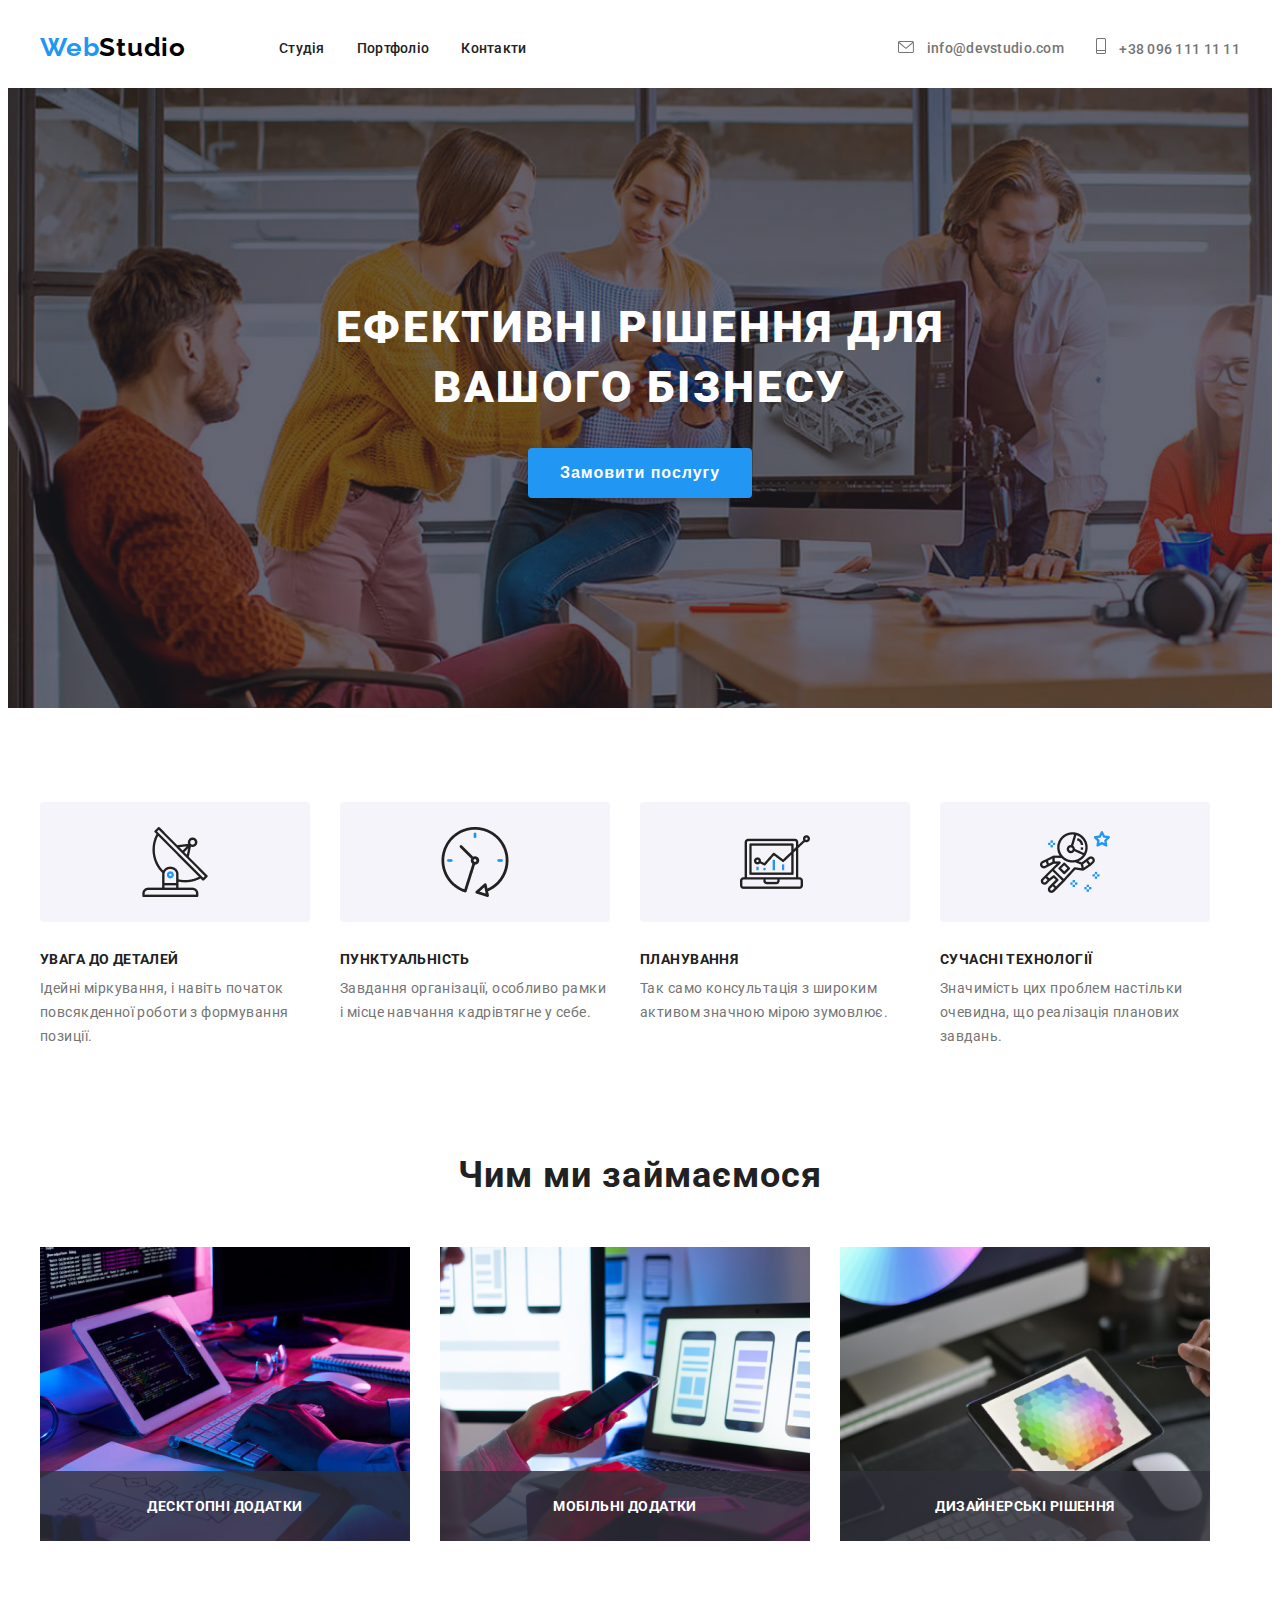
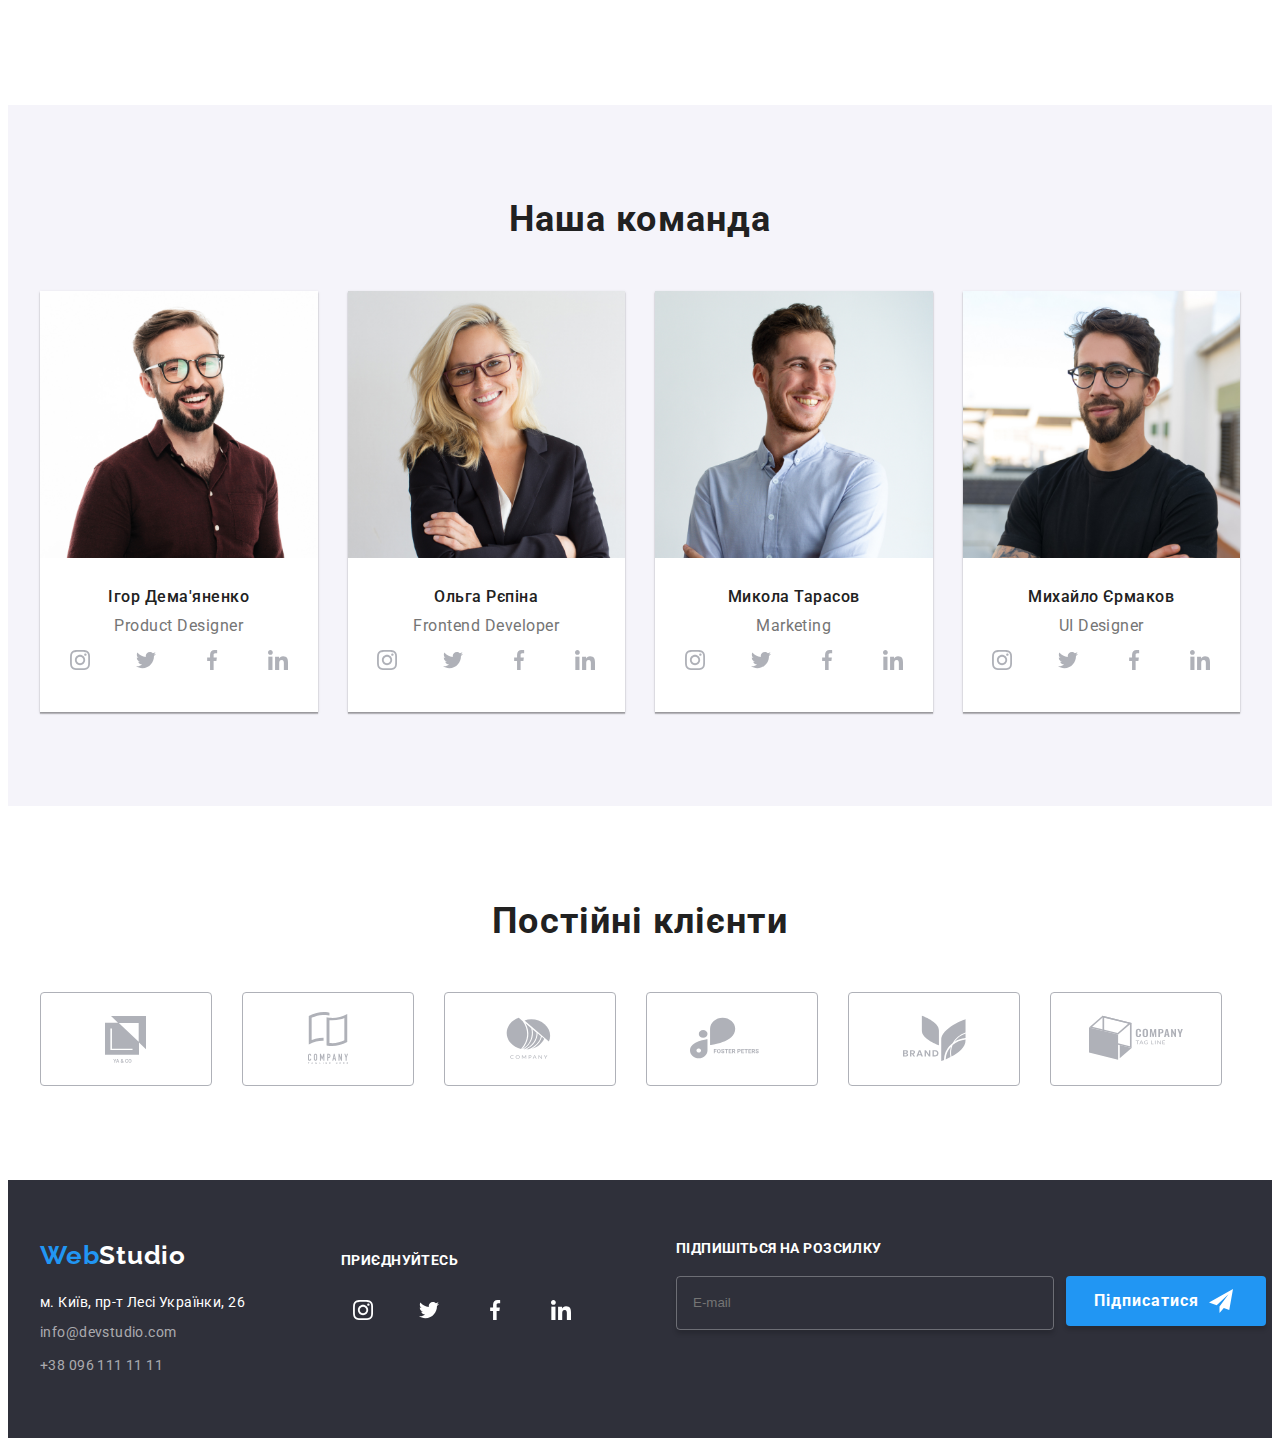
==== index.html @ 53d4c14e "s" ====
<!DOCTYPE html>
<html lang="uk-ua">
  <head>
    <meta charset=" UTF-8" />
    <meta http-equiv="X-UA-Compatible" content="IE=edge" />
    <meta name="viewport" content="width=`, initial-scale=1.0" />
    <title>Document</title>
    <link href="./css/common.css" rel="stylesheet" />
    <link href="./css/reset.css" rel="stylesheet" />
    <link href="./css/style.css" rel="stylesheet" />
    <link href="https://fonts.googleapis.com" rel="preconnect" />
    <link href="https://fonts.gstatic.com" rel="preconnect" crossorigin />
    <link
      href="https://fonts.googleapis.com/css2?family=Raleway:wght@700&family=Roboto:wght@400;500;700;900&display=swap"
      rel="stylesheet"
    />
    <link
      href="https://cdnjs.cloudflare.com/ajax/libs/modern-normalize/2.0.0/modern-normalize.min.css"
      rel="stylesheet"
      integrity="sha512-4xo8blKMVCiXpTaLzQSLSw3KFOVPWhm/TRtuPVc4WG6kUgjH6J03IBuG7JZPkcWMxJ5huwaBpOpnwYElP/m6wg=="
      crossorigin="anonymous"
      referrerpolicy="no-referrer"
    />
  </head>

  <body class="main">
    <header class="header">
      <div class="container header-container">
        <nav class="header-nav">
          <a class="header-logo" href="index.html"
            >Web<span class="header-span">Studio</span></a
          >
          <ul class="header-list">
            <li><a class="header-link" href="#">Студія</a></li>
            <li><a class="header-link" href="./index2.html">Портфоліо</a></li>
            <li><a class="header-link" href="#">Контакти</a></li>
          </ul>
          <ul class="header-list2">
            <li>
              <a class="header-mail" href="malitoinfo@devstudio.com">
                <svg class="header-icon-2">
                  <use href="./img/symbol-defs.svg#icon-mail"></use>
                </svg>
                <span class="header-contact">info@devstudio.com</span>
              </a>
            </li>
            <li>
              <a class="header-mail" href="#">
                <svg class="header-icon">
                  <use href="./img/symbol-defs.svg#icon-smarpthone"></use>
                </svg>
                <span class="header-contact">+38 096 111 11 11</span>
              </a>
            </li>
          </ul>
        </nav>
      </div>
    </header>
    <main class="section">
      <section class="solution">
        <div class="container">
          <h1 class="solution-title">Ефективні рішення для вашого бізнесу</h1>

          <button data-modal-open  class="solution-button" type="button">
            Замовити послугу
          </button>
        </div>
      </section>
      <section class="Advantages">
        <div class="container">
          <ul class="Advantages-list">
            <li class="Advantages-item">
              <h2 class="Advantages-details">УВАГА ДО ДЕТАЛЕЙ</h2>
              <p class="Advantages-consideration">
                Ідейні міркування, і навіть початок повсякденної роботи з
                формування позиції.
              </p>
            </li>
            <li class="Advantages-item">
              <h2 class="Advantages-details">ПУНКТУАЛЬНІСТЬ</h2>
              <p class="Advantages-consideration">
                Завдання організації, особливо рамки і місце навчання
                кадрівтягне у себе.
              </p>
            </li>

            <li class="Advantages-item">
              <h2 class="Advantages-details">ПЛАНУВАННЯ</h2>
              <p class="Advantages-consideration">
                Так само консультація з широким активом значною мірою зумовлює.
              </p>
            </li>
            <li class="Advantages-item">
              <h2 class="Advantages-details">СУЧАСНІ ТЕХНОЛОГІЇ</h2>
              <p class="Advantages-consideration">
                Значимість цих проблем настільки очевидна, що реалізація
                планових завдань.
              </p>
            </li>
            <li></li>
          </ul>
        </div>
      </section>
      <section class="img">
        <div class="container">
          <h3 class="img-title">Чим ми займаємося</h3>
          <ul class="img-list">
            <li>
              <img class="img-code" src="./img/img.jpg" alt="пишуть код" />
              <div class="img-box">
                <p class="img-text">Десктопні додатки</p>
              </div>
            </li>
            <li>
              <img
                class="img-code"
                src="./img/img(1).jpg"
                alt="дзвонять по телефону"
              />
              <div class="img-box">
                <p class="img-text">Мобільні додатки</p>
              </div>
            </li>
            <li>
              <img
                class="img-code"
                src="./img/box3.jpg"
                alt="малють на планшеті"
              />
              <div class="img-box">
                <p class="img-text">Дизайнерські рішення</p>
              </div>
            </li>
          </ul>
        </div>
      </section>
      <section class="team">
        <div class="container team-container">
          <h2 class="team-title">Наша команда</h2>
          <ul class="team-list">
            <li class="team-item">
              <img class="img-Igor" src="./img/img(2).jpg" alt="фото людини" />
              <h3 class="team-Igor">Ігор Демa'яненко</h3>
              <p class="team-text-box">Product Designer</p>
              <ul class="icon-box">
                <li>
                  <a class="icon-link">
                    <svg class="team-icon">
                      <use href="./img/symbol-defs.svg#icon-instagram"></use>
                    </svg>
                  </a>
                </li>
                <li>
                  <a class="icon-link">
                    <svg class="team-icon">
                      <use href="./img/symbol-defs.svg#icon-twitter"></use>
                    </svg>
                  </a>
                </li>
                <li>
                  <a class="icon-link">
                    <svg class="team-icon">
                      <use href="./img/symbol-defs.svg#icon-facebook"></use>
                    </svg>
                  </a>
                </li>
                <li>
                  <a class="icon-link">
                    <svg class="team-icon">
                      <use href="./img/symbol-defs.svg#icon-linkedin"></use>
                    </svg>
                  </a>
                </li>
              </ul>
            </li>
            <li class="team-item">
              <img class="img-Olga" src="./img/img(3).jpg" alt="фото людини" />
              <h3 class="team-Igor">Ольга Рєпіна</h3>
              <p class="team-text-box">Frontend Developer</p>
              <ul class="icon-box">
                <li>
                  <a class="icon-link">
                    <svg class="team-icon">
                      <use href="./img/symbol-defs.svg#icon-instagram"></use>
                    </svg>
                  </a>
                </li>
                <li>
                  <a class="icon-link">
                    <svg class="team-icon">
                      <use href="./img/symbol-defs.svg#icon-twitter"></use>
                    </svg>
                  </a>
                </li>
                <li>
                  <a class="icon-link">
                    <svg class="team-icon">
                      <use href="./img/symbol-defs.svg#icon-facebook"></use>
                    </svg>
                  </a>
                </li>
                <li>
                  <a class="icon-link">
                    <svg class="team-icon">
                      <use href="./img/symbol-defs.svg#icon-linkedin"></use>
                    </svg>
                  </a>
                </li>
              </ul>
            </li>
            <li class="team-item">
              <img
                class="img-Mukola"
                src="./img/img(4).jpg"
                alt="фото людини"
              />
              <h3 class="team-Igor">Микола Тарасов</h3>
              <p class="team-text-box">Marketing</p>
              <ul class="icon-box">
                <li>
                  <a class="icon-link">
                    <svg class="team-icon">
                      <use href="./img/symbol-defs.svg#icon-instagram"></use>
                    </svg>
                  </a>
                </li>
                <li>
                  <a class="icon-link">
                    <svg class="team-icon">
                      <use href="./img/symbol-defs.svg#icon-twitter"></use>
                    </svg>
                  </a>
                </li>
                <li>
                  <a class="icon-link">
                    <svg class="team-icon">
                      <use href="./img/symbol-defs.svg#icon-facebook"></use>
                    </svg>
                  </a>
                </li>
                <li>
                  <a class="icon-link">
                    <svg class="team-icon">
                      <use href="./img/symbol-defs.svg#icon-linkedin"></use>
                    </svg>
                  </a>
                </li>
              </ul>
            </li>
            <li class="team-item">
              <img
                class="img-Muxaulo"
                src="./img/img(5).jpg"
                alt="фото людини"
              />
              <h3 class="team-Igor">Михайло Єрмаков</h3>
              <p class="team-text-box">UI Designer</p>
              <ul class="icon-box">
                <li>
                  <a class="icon-link">
                    <svg class="team-icon">
                      <use href="./img/symbol-defs.svg#icon-instagram"></use>
                    </svg>
                  </a>
                </li>
                <li>
                  <a class="icon-link">
                    <svg class="team-icon">
                      <use href="./img/symbol-defs.svg#icon-twitter"></use>
                    </svg>
                  </a>
                </li>
                <li>
                  <a class="icon-link">
                    <svg class="team-icon">
                      <use href="./img/symbol-defs.svg#icon-facebook"></use>
                    </svg>
                  </a>
                </li>
                <li>
                  <a class="icon-link">
                    <svg class="team-icon">
                      <use href="./img/symbol-defs.svg#icon-linkedin"></use>
                    </svg>
                  </a>
                </li>
              </ul>
            </li>
          </ul>
        </div>
      </section>
      <section class="icon">
        <div class="container">
          <p class="icon-text">Постійні клієнти</p>
          <ul class="icon-list">
            <li class="icon-list-item">
              <a href="#" class="icon-item">
                <svg class="icon-company">
                  <use href="./img/symbol-defs.svg#icon-logo"></use>
                </svg>
              </a>
            </li>
            <li class="icon-list-item">
              <a href="#" class="icon-item">
                <svg class="icon-company">
                  <use href="./img/symbol-defs.svg#icon-logo-2"></use>
                </svg>
              </a>
            </li>
            <li class="icon-list-item">
              <a href="#" class="icon-item">
                <svg class="icon-company">
                  <use href="./img/symbol-defs.svg#icon-logo-3"></use>
                </svg>
              </a>
            </li>
            <li class="icon-list-item">
              <a href="#" class="icon-item">
                <svg class="icon-company">
                  <use href="./img/symbol-defs.svg#icon-logo-4"></use>
                </svg>
              </a>
            </li>
            <li class="icon-list-item">
              <a href="#" class="icon-item">
                <svg class="icon-company">
                  <use href="./img/symbol-defs.svg#icon-logo-5"></use>
                </svg>
              </a>
            </li>
            <li class="icon-list-item">
              <a href="#" class="icon-item">
                <svg class="icon-company">
                  <use href="./img/symbol-defs.svg#icon-logo-6"></use>
                </svg>
              </a>
            </li>
          </ul>
        </div>
      </section>
    </main>
    <footer class="footer">
      <div class="container footer-container">
        <div class="div-container-footer">
          <h2 class="footer-title">
            Web<span class="footer-span">Studio</span>
          </h2>
          <p class="footer-adres">м. Київ, пр-т Лесі Українки, 26</p>
          <a class="footer-mail" href="malitoinfo@devstudio.com"
            >info@devstudio.com</a
          >
          <p><a class="footer-tel" href="#"> +38 096 111 11 11 </a></p>
        </div>
        <div class="footer-box">
          <h3 class="footer-title-icon">приєднуйтесь</h3>
          <ul class="footer-list">
            <li class="footer-item">
              <svg class="footer-icon">
                <use href="./img/symbol-defs.svg#icon-instagram"></use>
              </svg>
            </li>
            <li class="footer-item">
              <svg class="footer-icon">
                <use href="./img/symbol-defs.svg#icon-twitter"></use>
              </svg>
            </li>
            <li class="footer-item">
              <svg class="footer-icon">
                <use href="./img/symbol-defs.svg#icon-facebook"></use>
              </svg>
            </li>
            <li class="footer-item">
              <svg class="footer-icon">
                <use href="./img/symbol-defs.svg#icon-linkedin"></use>
              </svg>
            </li>
          </ul>
        </div>
        
        <div class="footer-mailing">
          <h2 class="mailing-title">Підпишіться на розсилку</h2>
          <div class="mailing-box">
          <input class="mailing-input" type="text" placeholder="E-mail">
          <button type="button" class="mailing-button">
            Підписатися
            <svg class="mailing-icon" viewBox="0 0 24 24" fill="none">
              <path d="M24 0L0 13.5L7.66994 16.3407L19.5 5.25002L10.5017 17.3896L10.509 17.3923L10.5 17.3896V24.0001L14.8013 18.982L20.2501 21.0001L24 0Z" />
            </svg>
          </button>
          </div>
        </div>
      </div>
    </footer>
    <div data-modal class="backdrop is-hidden">
      <div class="modal">
        <button data-modal-close class="modal-button-svg">
          <svg class="modal-close" viewBox="0 0 18 18" fill="none">
            <path
              d="M15 5.10786L13.8921 4L9.5 8.39214L5.10786 4L4 5.10786L8.39214 9.5L4 13.8921L5.10786 15L9.5 10.6079L13.8921 15L15 13.8921L10.6079 9.5L15 5.10786Z"
            />
          </svg>
        </button>
        <h2 class="modal-title">Залиште свої дані, ми вам передзвонимо</h2>
        <ul class="modal-list">
          <li class="modal-item">
            <label class="modal-label" for="input-name">Ім'я</label>
            <input id="input-name" type="text" class="modal-input" />
            <svg class="modal-icon-name">
              <use href="./img/symbol-defs.svg#icon-name"></use>
            </svg>
          </li>
          <li class="modal-item">
            <label class="modal-label" for="input-phone">Телефон</label>
            <input id="input-phone" type="text" class="modal-input" />
            <svg class="modal-icon-phone">
              <use href="./img/symbol-defs.svg#icon-phone"></use>
            </svg>
          </li>
          <li class="modal-item">
            <label class="modal-label" for="input-mail">Пошта</label>
            <input id="input-mail" type="text" class="modal-input" />
            <svg class="modal-icon-email">
              <use href="./img/symbol-defs.svg#icon-email"></use>
            </svg>
          </li>
          <li class="modal-item">
            <label class="modal-label" for="input-comment">Коментар</label>
            <input id="input-comment" type="text" class="modal-comment" />
          </li>
        </ul>
        <div class="modal-box">
          <input type="checkbox" class="modal-checkbox" />
          <h3 class="modal-сonditions">
            Погоджуюся з розсилкою та приймаю
            <a href="#" class="сonditions-link">Умови договору</a>
          </h3>
        </div>
        <button class="modal-button">Відправити</button>
      </div>
    </div>
    <script src="./js/modal.js"></script>
  </body>
</html>
---- css/common.css ----
.container {
    width: 1200px;
    margin: 0 auto;
   
    
padding-left: 15px;
padding-right: 15px;
}



.solution {
    padding-top: 210px;
    padding-bottom: 210px;
}

.Advantages {
    padding-top: 94px;
    
}

.img {
padding-top: 106px;
padding-bottom: 94px;
}
.team {
    padding-top: 94px;
padding-bottom: 94px;
}
.footer {
    padding-top: 60px;
padding-bottom: 60px;
}
.header-portfolio {
        padding-top: 32px;
padding-bottom: 32px;
    }   
.footer-portfolio {
    padding-top: 60px;
padding-bottom: 60px;
}
---- css/style.css ----
.main {
    font-family: 'Roboto';
}

.header-logo {
    font-family: 'Raleway';
    font-weight: 700;
    font-size: 26px;
    line-height: 1.19;
    letter-spacing: 0.03em;
    color: #2196F3;
    padding-bottom: 25px;
    padding-top: 24px;
    text-decoration: none;
    margin-right: 93px;
}

.header-mail:hover .header-contact {
    color: #2196F3;
}

.header-mail:hover .header-icon {
    fill: #2196F3;
}

.header-mail:hover .header-icon-2 {
    fill: #2196F3;
}

.header-span {
    font-family: 'Raleway';
    font-weight: 700;
    font-size: 26px;
    line-height: 1.19;
    letter-spacing: 0.03em;
    color: #000000;
}

.header-link {
    font-weight: 500;
    font-size: 14px;
    line-height: 1.14;
    letter-spacing: 0.02em;
    color: #212121;
}

.header-icon-2 {
    fill: #757575;
    margin-right: 10px;
    width: 16px;
    height: 12px;
}

.header-icon {
    fill: #757575;
    margin-right: 10px;
    width: 10px;
    height: 16px;
}

.header-link {
    text-decoration: none;
}

.header-list {
    list-style: none;
    display: flex;
    gap: 32px;
    align-items: center;
}

.header-mail {
    color: #757575;
    font-family: Roboto;
    font-size: 14px;
    font-style: normal;
    font-weight: 500;
    line-height: normal;
    letter-spacing: 0.28px;
}

.header-mail:hover {
    color: #2196F3;
}

.header-tel {
    font-weight: 500;
    font-size: 14px;
    line-height: 1.14;
    letter-spacing: 0.02em;
    color: #757575;
    text-decoration: none;
    font-family: 'Roboto';
}



.solution {
    background-image: linear-gradient(rgba(47, 48, 58, 0.40), rgba(47, 48, 58, 0.40)), url(../img/hero-backround.jpg);
    background-repeat: no-repeat;
    background-size: cover;
}

.solution-title {
    font-weight: 900;
    font-size: 44px;
    line-height: 1.36;
    text-align: center;
    letter-spacing: 0.06em;
    text-transform: uppercase;
    color: #FFFFFF;
    margin-left: auto;
    margin-right: auto;
    width: 696px;
}

.solution-button {
    border-radius: 4px;
    background: #2196F3;
    box-shadow: 0px 4px 4px 0px rgba(0, 0, 0, 0.15);
    font-weight: 700;
    font-size: 16px;
    line-height: 1.87;
    display: flex;
    align-items: center;
    text-align: center;
    letter-spacing: 0.06em;
    color: #FFFFFF;
    padding-top: 10px;
    padding-bottom: 10px;
    padding-left: 32px;
    padding-right: 32px;
    margin-left: auto;
    margin-right: auto;
    display: block;
    margin-top: 30px;
}

.Advantages-details {
    font-weight: 700;
    font-size: 14px;
    line-height: 1.14;
    letter-spacing: 0.03em;
    text-transform: uppercase;
    color: #212121;
    margin-bottom: 10px;

}

.Advantages-consideration {
    font-weight: 400;
    font-size: 14px;
    line-height: 1.71;
    letter-spacing: 0.03em;
    color: #757575;
}

.img-text {
    color: #FFF;
    text-align: center;
    font-family: Roboto;
    font-size: 14px;
    font-weight: 700;
    letter-spacing: 0.42px;
    text-transform: uppercase;
    padding-top: 27px;
    padding-bottom: 27px;
}

.img-box {
    width: 370px;
    height: 70px;
    flex-shrink: 0;
    background: #2F303ACC;
    position: relative;
    bottom: 70px;
}

.team-title {
    font-weight: 700;
    font-size: 36px;
    line-height: 1.16;
    text-align: center;
    letter-spacing: 0.03em;
    color: #212121;
    margin-bottom: 50px;
}

.team-item {
    background: #FFF;
}

.team-Igor {
    font-weight: 500;
    font-size: 16px;
    line-height: 1.18;
    text-align: center;
    letter-spacing: 0.03em;
    color: #212121;
    margin-top: 30px;
}

.team-text-box {
    font-weight: 400;
    font-size: 16px;
    line-height: 1.18;
    text-align: center;
    letter-spacing: 0.03em;
    color: #757575;
    padding-bottom: 30px;
    margin-top: 10px;
}

.team-Olga {
    font-weight: 500;
    font-size: 16px;
    line-height: 1.18;
    text-align: center;
    letter-spacing: 0.03em;
    color: #212121;
}

.team-Mykola {
    font-weight: 500;
    font-size: 16px;
    line-height: 1.18;
    text-align: center;
    letter-spacing: 0.03em;
    color: #212121;
}

.team-Mikhailo {
    font-weight: 500;
    font-size: 16px;
    line-height: 1.18;
    text-align: center;
    letter-spacing: 0.03em;
    color: #212121;
}

.team-icon {
    width: 20px;
    height: 20px;
    fill: #AFB1B8;
}

.icon-link:hover .team-icon {
    fill: #FFFFFF;
}

.icon-box {
    display: flex;
    justify-content: center;
    align-items: center;
    gap: 22px;
}

.team-icon:hover {
    fill: #FFFFFF;
}

.icon-link:hover {
    border-radius: 50%;
    background-color: #2196F3;
}

.icon-link {
    width: 44px;
    height: 44px;
    display: flex;
    align-items: center;
    justify-content: center;
}

.icon-box {
    margin-top: -28px;
    padding-bottom: 30px;
}


.icon-company {
    width: 106px;
    height: 60px;
    fill: #AFB1B8;
}

.icon-text {
    color: #212121;
    text-align: center;
    font-family: Roboto;
    font-size: 36px;
    font-style: normal;
    font-weight: 700;
    line-height: normal;
    letter-spacing: 1.08px;
    margin-left: auto;
    margin-right: auto;
    padding-top: 94px;
    padding-bottom: 50px;
}

.icon-company:hover {
    fill: #2196F3;
}

.icon-item:hover {
    border: 1px solid #2196F3;
}

.icon-item:hover .icon-company {
    fill: #2196F3;
}

.icon-item {
    width: 170px;
    height: 92px;
    border-radius: 4px;
    border: 1px solid #AFB1B8;
    display: flex;
    justify-content: center;
    align-items: center;
}

.icon-list {
    display: flex;
    gap: 30px;
    padding-bottom: 94px;
}

.footer {
    background: #2F303A;
}

.footer-title {
    font-family: 'Raleway';
    font-weight: 700;
    font-size: 26px;
    line-height: 1.19;
    letter-spacing: 0.03em;
    color: #2196F3;
}

.footer-span {
    font-family: 'Raleway';
    font-weight: 700;
    font-size: 26px;
    line-height: 1.19;
    letter-spacing: 0.03em;
    color: #FFFFFF;
}

.footer-adres {
    font-weight: 400;
    font-size: 14px;
    line-height: 1.71;
    letter-spacing: 0.03em;
    color: #FFFFFF;
    text-decoration: none;
    margin-top: 20px;
    width: 231px;
    height: 21px;
    flex-shrink: 0;
}

.footer-mail {
    font-weight: 400;
    font-size: 14px;
    line-height: 1.71;
    letter-spacing: 0.03em;
    color: rgba(255, 255, 255, 0.6);
    text-decoration: none;
    margin-top: 9px;
    margin-bottom: 9px;
}

.footer-box {
    padding-left: 70px;
}

.footer-container {
    display: flex;
}

.footer-mail:hover {
    color: #2196F3;
}

.footer-title-icon {
    color: #FFF;
    font-family: Roboto;
    font-size: 14px;
    font-weight: 700;
    letter-spacing: 0.42px;
    text-transform: uppercase;
    margin-bottom: 20px;
    margin-top: 12px;
}

.footer-icon {
    width: 20px;
    height: 20px;
    flex-shrink: 0;
    fill: #FFFFFF;
    margin-left: 12px;
    margin-right: 12px;
    margin-top: 12px;
    margin-bottom: 12px;
}

.footer-list {
    display: flex;
    gap: 22px;
}

.footer-item {
    border-radius: 100%;
    width: 44px;
    height: 44px;
    flex-shrink: 0;
}

.footer-item:hover {
    background-color: #2196F3;
}

.footer-tel {
    font-weight: 400;
    font-size: 14px;
    line-height: 1.71;
    letter-spacing: 0.03em;
    color: rgba(255, 255, 255, 0.6);
    text-decoration: none;
}

.img-title {
    font-weight: 700;
    font-size: 36px;
    line-height: 1.16;
    text-align: center;
    letter-spacing: 0.03em;
    color: #212121;
    margin-bottom: 50px;
}

.Advantages-list {
    list-style: none;
    display: flex;
    gap: 30px;
}

.Advantages-item::before {
    content: '';
    background-image: url(../img/antenna.png);
    background-repeat: no-repeat;
    background-position: center;
    width: 270px;
    height: 120px;
    display: block;
    background-color: #F5F4FA;
    border-radius: 4px;
}

.Advantages-item:nth-child(2)::before {
    content: '';
    background-image: url(../img/clock.png);
    background-repeat: no-repeat;
    background-position: center;
    width: 270px;
    height: 120px;
    display: block;
    background-color: #F5F4FA;
    border-radius: 4px;
}

.Advantages-item:nth-child(3)::before {
    content: '';
    background-image: url(../img/diagram.png);
    background-repeat: no-repeat;
    background-position: center;
    width: 270px;
    height: 120px;
    display: block;
    background-color: #F5F4FA;
    border-radius: 4px;
}

.Advantages-item:nth-child(4)::before {
    content: '';
    background-image: url(../img/astronaut.png);
    background-repeat: no-repeat;
    background-position: center;
    width: 270px;
    height: 120px;
    display: block;
    background-color: #F5F4FA;
    border-radius: 4px;
}

.Advantages-details {
    padding-top: 30px;
}

.team {
    background: #F5F4FA;

}

.team-list {
    list-style: none;
    display: flex;
    gap: 30px;
}

.team-item {
    box-shadow: 0px 2px 1px 0px rgba(0, 0, 0, 0.20), 0px 1px 1px 0px rgba(0, 0, 0, 0.14), 0px 1px 3px 0px rgba(0, 0, 0, 0.12);
}

.footer-list {
    list-style: none;
}

.Appendices-list {
    list-style: none;
    display: flex;
    gap: 30px;
    justify-content: center;
}

.Appendices {
    padding-top: 94px;
    padding-bottom: 50px;
}

.Appendices-button {
    font-weight: 500;
    font-size: 16px;
    line-height: 1.62;
    text-align: center;
    letter-spacing: 0.03em;
    color: #212121;
    background: #F5F4FA;
    border-radius: 4px;
    padding-top: 6px;
    padding-bottom: 6px;
    padding-left: 25px;
    padding-right: 25px;
}

.Appendices-button:hover {
    background: #2196F3;
    color: #FFFFFF;
    box-shadow: 0px 2px 2px 0px rgba(0, 0, 0, 0.12), 0px 1px 2px 0px rgba(0, 0, 0, 0.08), 0px 3px 1px 0px rgba(0, 0, 0, 0.10);
}

.Technocrak-item:hover {
    box-shadow: 1px 4px 6px 0px rgba(0, 0, 0, 0.16), 0px 4px 4px 0px rgba(0, 0, 0, 0.06), 0px 1px 1px 0px rgba(0, 0, 0, 0.12);

}

.Technocrak-item {
    border: 1px solid #EEE;
    width: 370px;
    flex-shrink: 0;
}

.Technocrack-title {
    font-weight: 700;
    font-size: 18px;
    line-height: 36px;
    letter-spacing: 0.06em;
    color: #212121;
}

.Technocrak {
    padding-bottom: 94px;
}

.Technocrack-text-box {
    font-weight: 400;
    font-size: 16px;
    line-height: 1, 87;
    letter-spacing: 0.03em;
    color: #757575;
    padding-top: 4px;
}

.Technocrak-list {
    list-style: none;
    display: flex;
    gap: 30px;
    flex-wrap: wrap;
    justify-content: center;
}

.header-logo-portfolio {
    font-weight: 700;
    font-size: 26px;
    line-height: 31px;
    letter-spacing: 0.03em;
    color: #2196F3;
    text-decoration: none;
}

.header-span-portfolio {
    font-weight: 700;
    font-size: 26px;
    line-height: 31px;
    letter-spacing: 0.03em;
    color: #000000;
}

.header-link-portfolio {
    font-weight: 500;
    font-size: 14px;
    line-height: 16px;
    letter-spacing: 0.02em;
    color: #212121;
    text-decoration: none;
}

.header-link-portfolio:hover {
    color: #2196F3;
}

.header-list-portfolio {
    list-style: none;
}

.header-mail-portfolio {
    font-weight: 500;
    font-size: 14px;
    line-height: 16px;
    letter-spacing: 0.02em;
    text-decoration: none;
    color: #757575;
}

.header-mail-portfolio:hover {
    color: #2196F3;
}

.header-tel-portfolio {
    font-weight: 500;
    font-size: 14px;
    line-height: 16px;
    letter-spacing: 0.02em;
    color: #757575;
    text-decoration: none;
}

.footer-portfolio {
    background: #2F303A;
}

.footer-adres-portfolio {
    font-weight: 400;
    font-size: 14px;
    line-height: 24px;
    letter-spacing: 0.03em;
    color: #FFFFFF;
    text-decoration: none;
    margin-top: 20px;
}

.footer-mail-portfolio {
    font-weight: 400;
    font-size: 14px;
    line-height: 24px;
    letter-spacing: 0.03em;
    color: rgba(255, 255, 255, 0.6);
    text-decoration: none;
    margin-top: 9px;
    margin-bottom: 9px;
}

.footer-tel-portfolio {
    font-weight: 400;
    font-size: 14px;
    line-height: 24px;
    letter-spacing: 0.03em;
    color: rgba(255, 255, 255, 0.6);
    text-decoration: none;
}

.footer-title-portfolio {
    font-family: 'Raleway';
    font-weight: 700;
    font-size: 26px;
    line-height: 31px;
    letter-spacing: 0.03em;
    color: #2196F3;
}

.footer-span-portfolio {
    font-family: 'Raleway';
    font-weight: 700;
    font-size: 26px;
    line-height: 31px;
    letter-spacing: 0.03em;
    color: #FFFFFF;
}

.header-nav {
    display: flex;

}

.header-list2 {
    display: flex;
    gap: 32px;
    align-items: center;
    margin-left: auto;
    justify-content: flex-end;
}

.div-container-footer {
    display: flex;
    flex-direction: column;

}
.footer-mailing {
    margin-left: 93px;
}
.mailing-box {
    display: flex;
    gap: 12px;
}
.mailing-icon {
    fill: #FFF;
    width: 24px;
height: 24px;
flex-shrink: 0;
}
.mailing-title {
    color: #FFF;
font-family: Roboto;
font-size: 14px;
font-style: normal;
font-weight: 700;
line-height: normal;
letter-spacing: 0.42px;
text-transform: uppercase;
padding-bottom: 20px;
}

.mailing-input {
display: flex;
flex-direction: column;
justify-content: center;
flex-shrink: 0;
border-radius: 4px;
border: 1px solid rgba(255, 255, 255, 0.30);
background: rgba(33, 150, 243, 0.00);
box-shadow: 0px 4px 4px 0px rgba(0, 0, 0, 0.15);
width: 358px;
height: 50px;
flex-shrink: 0;
padding-left: 16px;
}
.mailing-button {
    color: #FFF;
text-align: center;
font-family: Roboto;
font-size: 16px;
font-style: normal;
font-weight: 700;
line-height: 30px; /* 187.5% */
letter-spacing: 0.96px;
border-radius: 4px;
background: #2196F3;
box-shadow: 0px 4px 4px 0px rgba(0, 0, 0, 0.15);
width: 200px;
height: 50px;
flex-shrink: 0;
padding-top: 10px;
padding-bottom: 10px;
padding-left: 28px;
padding-right: 62px;
display: flex;
gap: 10px;
align-items: center;
}
.img-list {
    display: flex;
    gap: 30px;

}

.Technocrak-div {
    padding-left: 24px;
    padding-bottom: 20px;
}

.div-box {
    height: 1px;
    background: #ECECEC;
}

.backdrop {
    position: fixed;
    top: 0;
    bottom: 0;
    left: 0;
    right: 0;
    background: rgba(0, 0, 0, 0.20);
    display: flex;
justify-content: center;  
align-items: center;    
}
.modal {
    width: 528px;
height: 581px;
flex-shrink: 0;
border-radius: 4px;
background: #FFF;
box-shadow: 0px 2px 1px 0px rgba(0, 0, 0, 0.20), 0px 1px 1px 0px rgba(0, 0, 0, 0.14), 0px 1px 3px 0px rgba(0, 0, 0, 0.12);
}
.modal-title {
    color: #212121;
text-align: center;
font-family: Roboto;
font-size: 20px;
font-style: normal;
font-weight: 700;
line-height: normal;
letter-spacing: 0.6px;
padding-top: 40px;
}
.modal-input {
    width: 448px;
height: 40px;
flex-shrink: 0;
border-radius: 4px;
border: 1px solid rgba(33, 33, 33, 0.20);
margin-top: 30px;
padding-left: 42px;
}

.modal-input:hover {
    border-radius: 4px;
border: 1px solid #2196F3;
}
.modal-comment {
    width: 448px;
height: 120px;
flex-shrink: 0;
border-radius: 4px;
border: 1px solid rgba(33, 33, 33, 0.20);
margin-top: 28px;
color: rgba(117, 117, 117, 0.50);
font-family: Roboto;
font-size: 12px;
font-style: normal;
font-weight: 400;
line-height: normal;
letter-spacing: 0.12px;

}
.modal-comment:hover {
    border-radius: 4px;
border: 1px solid #2196F3;
}
.modal-item:hover .modal-icon-name {
  fill: #2196F3;
}
.modal-item:hover .modal-icon-phone {
    fill: #2196F3;
  }
  .modal-item:hover .modal-icon-email {
    fill: #2196F3;
  }
.modal-label {
    color: #757575;
font-family: Roboto;
font-size: 12px;
font-style: normal;
font-weight: 400;
line-height: normal;
letter-spacing: 0.12px;
position: absolute;
padding-top: 10px;
padding-bottom: 4px;
}
.modal-list {
    display: flex;
    justify-content: center;
    align-items: center;
    flex-direction: column;
}
.modal-сonditions {
    color: #757575;
font-family: Roboto;
font-size: 14px;
font-style: normal;
font-weight: 400;
line-height: 24px; /* 171.429% */
letter-spacing: 0.42px;
text-align: center;
padding-top: 20px;
}
.сonditions-link {
    color: #2196F3;
font-family: Roboto;
font-size: 14px;
font-style: normal;
font-weight: 400;
line-height: 24px;
letter-spacing: 0.42px;
text-decoration-line: underline;
}
.modal-button {
    color: #FFF;
text-align: center;
font-family: Roboto;
font-size: 16px;
font-style: normal;
font-weight: 700;
line-height: 30px; /* 187.5% */
letter-spacing: 0.96px;
border-radius: 4px;
background: #188CE8;
box-shadow: 0px 4px 4px 0px rgba(0, 0, 0, 0.15);
padding-left: 52px;
padding-right: 52px;
padding-top: 10px;
padding-bottom: 10px;
margin-left: auto;
margin-right: auto;
display: block;
margin-top: 30px;
}
.modal-button-svg {
border-radius: 50%;
width: 30px;
height: 30px;
flex-shrink: 0;
background-color: #FFF;
border: 1px rgba(0, 0, 0, 0.10) solid;  
position: absolute;
top: 80px;
right: 500px;
}
.modal-close {
    width: 18px;
height: 18px;
flex-shrink: 0;
fill: #212121;
display: flex;
justify-content: center;
align-items: center;
}
.modal-close:hover {
    width: 18px;
height: 18px;
flex-shrink: 0;
fill: #2196F3;
}
.modal-checkbox {
    width: 16px;
    height: 15px;
    flex-shrink: 0;
  display: block;
  margin-top: 25px;
margin-right: 8px;
}
.modal-box {
    display: flex;
    justify-content: center;
}
.modal-icon-name {
    width: 18px;
height: 18px;
flex-shrink: 0;
position: absolute;
left: 550px;
top: 178px;
}
.modal-icon-phone{
    width: 18px;
height: 18px;
flex-shrink: 0;
position: absolute;
left: 550px;
top: 250px;
}
.modal-icon-email {
    width: 18px;
height: 18px;
flex-shrink: 0;
position: absolute;
left: 550px;
top: 319px;
}
.is-hidden {
    opacity: 0;
    pointer-events: none;
  }
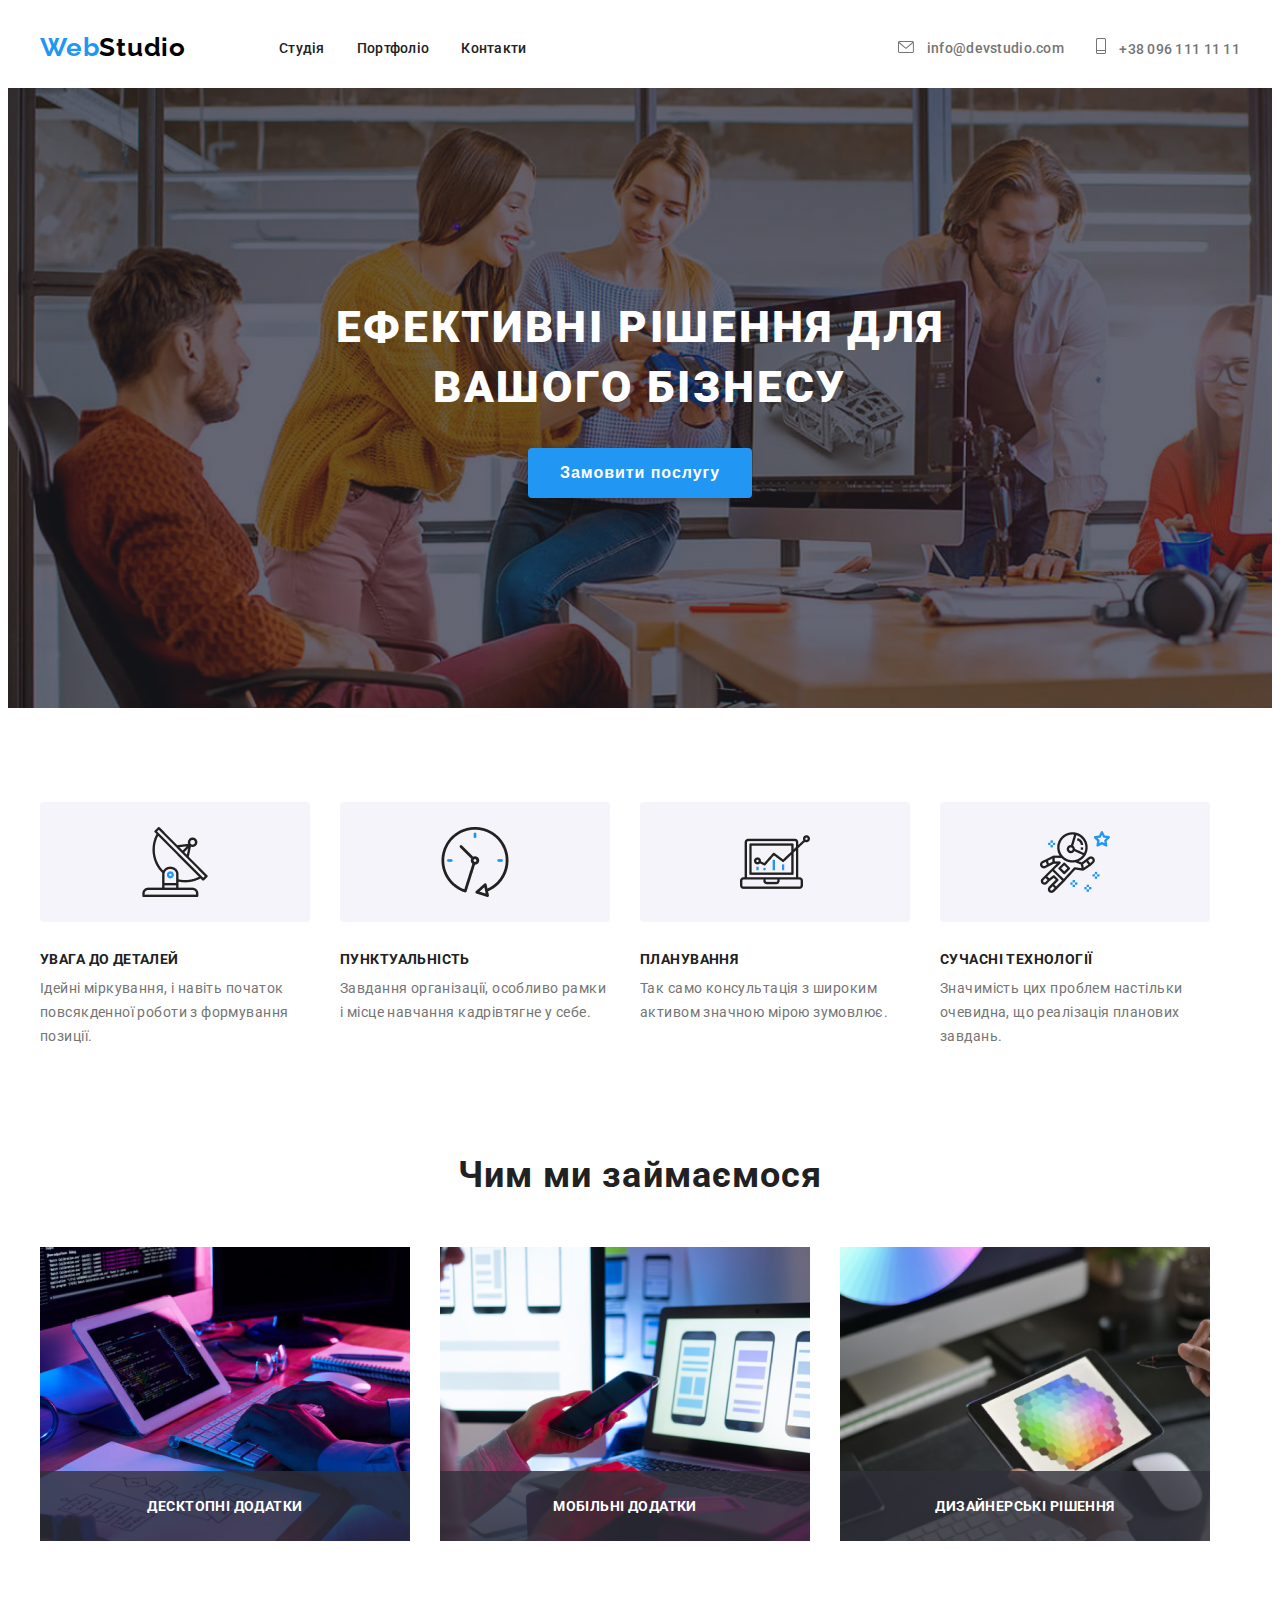
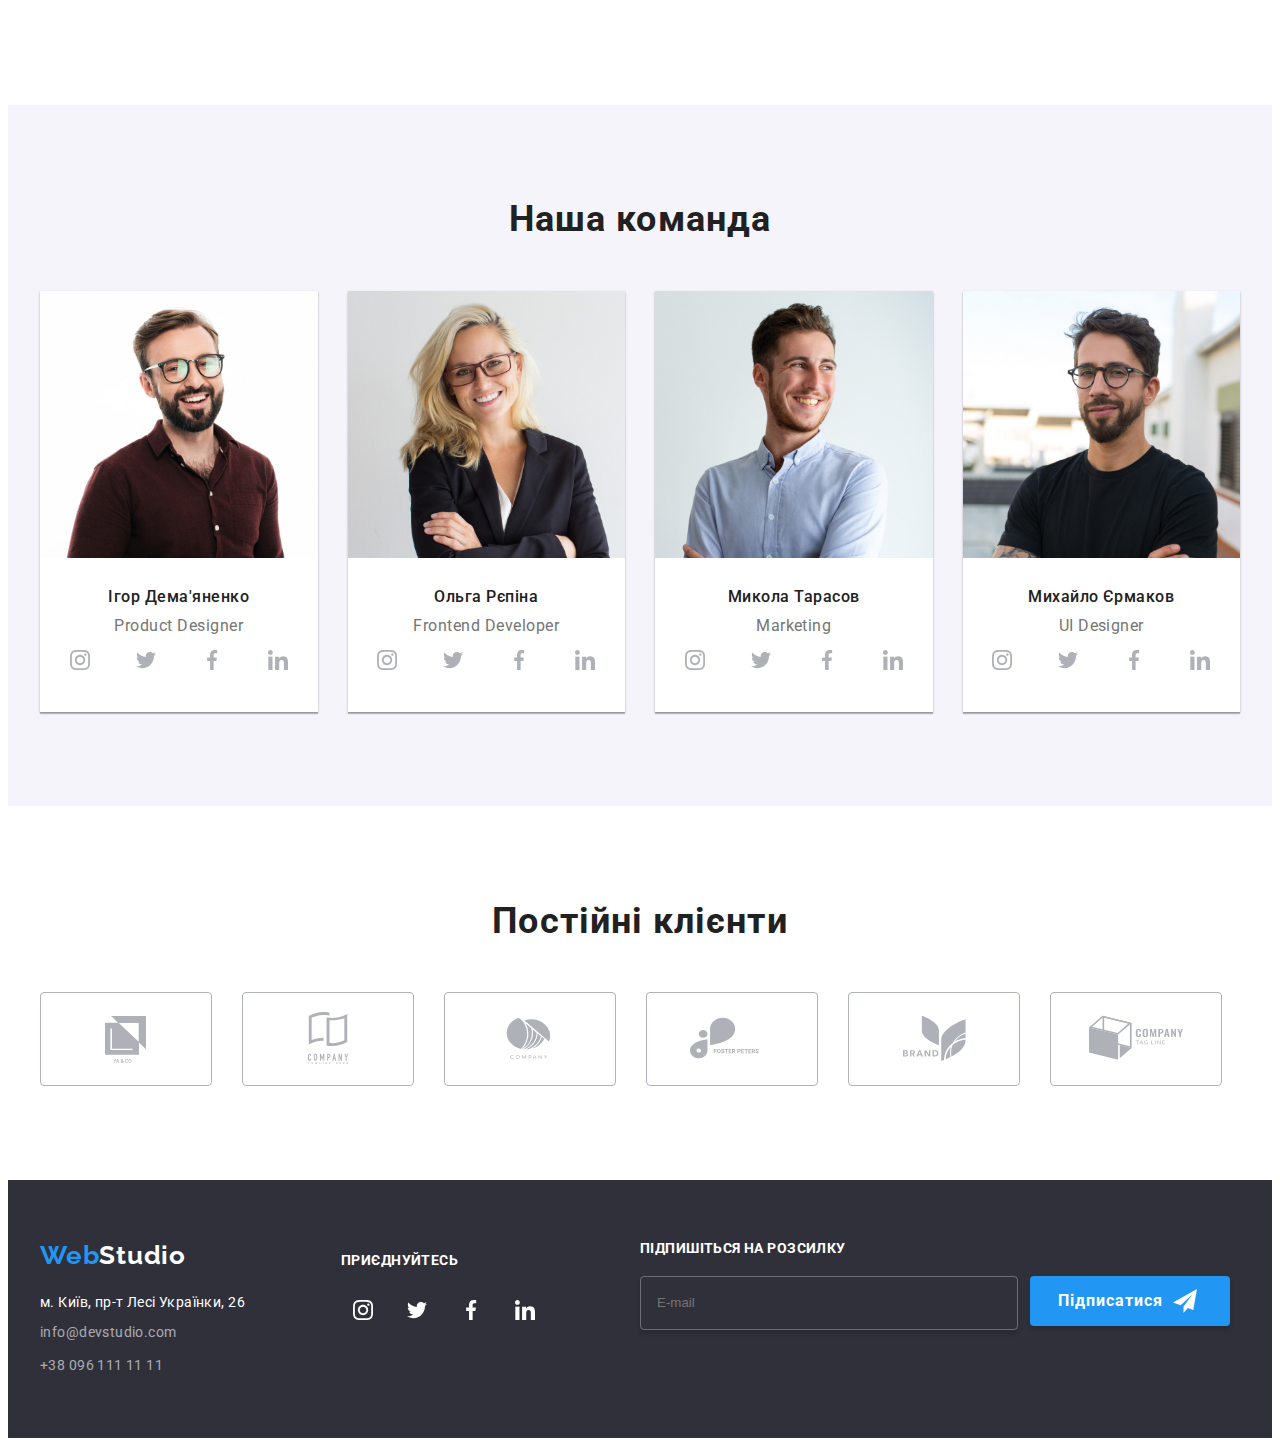
==== commit 1c4cbb29: "s" ====
--- a/index.html
+++ b/index.html
@@ -61,7 +61,7 @@
         <div class="container">
           <h1 class="solution-title">Ефективні рішення для вашого бізнесу</h1>
 
-          <button data-modal-open  class="solution-button" type="button">
+          <button data-modal-open class="solution-button" type="button">
             Замовити послугу
           </button>
         </div>
@@ -376,66 +376,77 @@
             </li>
           </ul>
         </div>
-        
+
         <div class="footer-mailing">
           <h2 class="mailing-title">Підпишіться на розсилку</h2>
           <div class="mailing-box">
-          <input class="mailing-input" type="text" placeholder="E-mail">
-          <button type="button" class="mailing-button">
-            Підписатися
-            <svg class="mailing-icon" viewBox="0 0 24 24" fill="none">
-              <path d="M24 0L0 13.5L7.66994 16.3407L19.5 5.25002L10.5017 17.3896L10.509 17.3923L10.5 17.3896V24.0001L14.8013 18.982L20.2501 21.0001L24 0Z" />
-            </svg>
-          </button>
+            <input class="mailing-input" type="text" placeholder="E-mail" />
+            <button type="button" class="mailing-button">
+              Підписатися
+              <svg class="mailing-icon" viewBox="0 0 24 24" fill="none">
+                <path
+                  d="M24 0L0 13.5L7.66994 16.3407L19.5 5.25002L10.5017 17.3896L10.509 17.3923L10.5 17.3896V24.0001L14.8013 18.982L20.2501 21.0001L24 0Z"
+                />
+              </svg>
+            </button>
           </div>
         </div>
       </div>
     </footer>
     <div data-modal class="backdrop is-hidden">
       <div class="modal">
-        <button data-modal-close class="modal-button-svg">
-          <svg class="modal-close" viewBox="0 0 18 18" fill="none">
-            <path
-              d="M15 5.10786L13.8921 4L9.5 8.39214L5.10786 4L4 5.10786L8.39214 9.5L4 13.8921L5.10786 15L9.5 10.6079L13.8921 15L15 13.8921L10.6079 9.5L15 5.10786Z"
-            />
-          </svg>
-        </button>
-        <h2 class="modal-title">Залиште свої дані, ми вам передзвонимо</h2>
-        <ul class="modal-list">
-          <li class="modal-item">
-            <label class="modal-label" for="input-name">Ім'я</label>
-            <input id="input-name" type="text" class="modal-input" />
-            <svg class="modal-icon-name">
-              <use href="./img/symbol-defs.svg#icon-name"></use>
+        <form action="">
+          <button data-modal-close class="modal-button-svg">
+            <svg class="modal-close" viewBox="0 0 18 18" fill="none">
+              <path
+                d="M15 5.10786L13.8921 4L9.5 8.39214L5.10786 4L4 5.10786L8.39214 9.5L4 13.8921L5.10786 15L9.5 10.6079L13.8921 15L15 13.8921L10.6079 9.5L15 5.10786Z"
+              />
             </svg>
-          </li>
-          <li class="modal-item">
-            <label class="modal-label" for="input-phone">Телефон</label>
-            <input id="input-phone" type="text" class="modal-input" />
-            <svg class="modal-icon-phone">
-              <use href="./img/symbol-defs.svg#icon-phone"></use>
-            </svg>
-          </li>
-          <li class="modal-item">
-            <label class="modal-label" for="input-mail">Пошта</label>
-            <input id="input-mail" type="text" class="modal-input" />
-            <svg class="modal-icon-email">
-              <use href="./img/symbol-defs.svg#icon-email"></use>
-            </svg>
-          </li>
-          <li class="modal-item">
-            <label class="modal-label" for="input-comment">Коментар</label>
-            <input id="input-comment" type="text" class="modal-comment" />
-          </li>
-        </ul>
-        <div class="modal-box">
-          <input type="checkbox" class="modal-checkbox" />
-          <h3 class="modal-сonditions">
-            Погоджуюся з розсилкою та приймаю
-            <a href="#" class="сonditions-link">Умови договору</a>
-          </h3>
-        </div>
-        <button class="modal-button">Відправити</button>
+          </button>
+          <h2 class="modal-title">Залиште свої дані, ми вам передзвонимо</h2>
+          <ul class="modal-list">
+            <li class="modal-item">
+              <label class="modal-label" for="input-name">Ім'я</label>
+              <input required id="input-name" type="text" class="modal-input" />
+              <svg class="modal-icon-name">
+                <use href="./img/symbol-defs.svg#icon-name"></use>
+              </svg>
+            </li>
+            <li class="modal-item">
+              <label class="modal-label" for="input-phone">Телефон</label>
+              <input
+                required
+                id="input-phone"
+                type="text"
+                class="modal-input"
+              />
+              <svg class="modal-icon-phone">
+                <use href="./img/symbol-defs.svg#icon-phone"></use>
+              </svg>
+            </li>
+            <li class="modal-item">
+              <label class="modal-label" for="input-mail">Пошта</label>
+              <input id="input-mail" type="text" class="modal-input" />
+              <svg class="modal-icon-email">
+                <use href="./img/symbol-defs.svg#icon-email"></use>
+              </svg>
+            </li>
+            <li class="modal-item">
+              <label class="modal-label-comment" for="input-comment"
+                >Коментар</label
+              >
+              <input id="input-comment" type="text" class="modal-comment" />
+            </li>
+          </ul>
+          <div class="modal-box">
+            <input type="checkbox" required class="modal-checkbox" />
+            <h3 class="modal-сonditions">
+              Погоджуюся з розсилкою та приймаю
+              <a href="#" class="сonditions-link">Умови договору</a>
+            </h3>
+          </div>
+          <button type="submit" class="modal-button">Відправити</button>
+        </form>
       </div>
     </div>
     <script src="./js/modal.js"></script>
--- a/css/style.css
+++ b/css/style.css
@@ -43,7 +43,9 @@
     letter-spacing: 0.02em;
     color: #212121;
 }
-
+.header-link:hover {
+    color: #2196F3;
+}
 .header-icon-2 {
     fill: #757575;
     margin-right: 10px;
@@ -63,19 +65,20 @@
 }
 
 .header-list {
-    list-style: none;
     display: flex;
     gap: 32px;
     align-items: center;
 }
-
+.header-list-2 {
+    display: flex;
+    align-items: center;
+    justify-content: center;
+} 
 .header-mail {
     color: #757575;
     font-family: Roboto;
     font-size: 14px;
-    font-style: normal;
-    font-weight: 500;
-    line-height: normal;
+    font-weight: 500;
     letter-spacing: 0.28px;
 }
 
@@ -289,9 +292,7 @@
     text-align: center;
     font-family: Roboto;
     font-size: 36px;
-    font-style: normal;
-    font-weight: 700;
-    line-height: normal;
+    font-weight: 700;
     letter-spacing: 1.08px;
     margin-left: auto;
     margin-right: auto;
@@ -409,7 +410,7 @@
 
 .footer-list {
     display: flex;
-    gap: 22px;
+    gap: 10px;
 }
 
 .footer-item {
@@ -443,7 +444,6 @@
 }
 
 .Advantages-list {
-    list-style: none;
     display: flex;
     gap: 30px;
 }
@@ -506,7 +506,6 @@
 }
 
 .team-list {
-    list-style: none;
     display: flex;
     gap: 30px;
 }
@@ -515,12 +514,8 @@
     box-shadow: 0px 2px 1px 0px rgba(0, 0, 0, 0.20), 0px 1px 1px 0px rgba(0, 0, 0, 0.14), 0px 1px 3px 0px rgba(0, 0, 0, 0.12);
 }
 
-.footer-list {
-    list-style: none;
-}
 
 .Appendices-list {
-    list-style: none;
     display: flex;
     gap: 30px;
     justify-content: center;
@@ -585,7 +580,6 @@
 }
 
 .Technocrak-list {
-    list-style: none;
     display: flex;
     gap: 30px;
     flex-wrap: wrap;
@@ -620,10 +614,6 @@
 
 .header-link-portfolio:hover {
     color: #2196F3;
-}
-
-.header-list-portfolio {
-    list-style: none;
 }
 
 .header-mail-portfolio {
@@ -735,9 +725,7 @@
     color: #FFF;
 font-family: Roboto;
 font-size: 14px;
-font-style: normal;
 font-weight: 700;
-line-height: normal;
 letter-spacing: 0.42px;
 text-transform: uppercase;
 padding-bottom: 20px;
@@ -762,7 +750,6 @@
 text-align: center;
 font-family: Roboto;
 font-size: 16px;
-font-style: normal;
 font-weight: 700;
 line-height: 30px; /* 187.5% */
 letter-spacing: 0.96px;
@@ -820,11 +807,9 @@
 text-align: center;
 font-family: Roboto;
 font-size: 20px;
-font-style: normal;
 font-weight: 700;
-line-height: normal;
 letter-spacing: 0.6px;
-padding-top: 40px;
+margin-top: 8px;
 }
 .modal-input {
     width: 448px;
@@ -834,13 +819,14 @@
 border: 1px solid rgba(33, 33, 33, 0.20);
 margin-top: 30px;
 padding-left: 42px;
+margin-left: 41px;
 }
 
 .modal-input:hover {
     border-radius: 4px;
 border: 1px solid #2196F3;
 }
-.modal-comment {
+.modal-comment{
     width: 448px;
 height: 120px;
 flex-shrink: 0;
@@ -850,10 +836,9 @@
 color: rgba(117, 117, 117, 0.50);
 font-family: Roboto;
 font-size: 12px;
-font-style: normal;
 font-weight: 400;
-line-height: normal;
 letter-spacing: 0.12px;
+margin-left: 20px;
 
 }
 .modal-comment:hover {
@@ -873,13 +858,23 @@
     color: #757575;
 font-family: Roboto;
 font-size: 12px;
-font-style: normal;
 font-weight: 400;
-line-height: normal;
 letter-spacing: 0.12px;
 position: absolute;
 padding-top: 10px;
 padding-bottom: 4px;
+margin-left: 41px;
+}
+.modal-label-comment {
+    color: #757575;
+    font-family: Roboto;
+    font-size: 12px;
+    font-weight: 400;
+    letter-spacing: 0.12px;
+    position: absolute;
+    padding-top: 10px;
+    padding-bottom: 4px;
+    margin-left: 20px;
 }
 .modal-list {
     display: flex;
@@ -891,7 +886,6 @@
     color: #757575;
 font-family: Roboto;
 font-size: 14px;
-font-style: normal;
 font-weight: 400;
 line-height: 24px; /* 171.429% */
 letter-spacing: 0.42px;
@@ -902,7 +896,6 @@
     color: #2196F3;
 font-family: Roboto;
 font-size: 14px;
-font-style: normal;
 font-weight: 400;
 line-height: 24px;
 letter-spacing: 0.42px;
@@ -913,7 +906,6 @@
 text-align: center;
 font-family: Roboto;
 font-size: 16px;
-font-style: normal;
 font-weight: 700;
 line-height: 30px; /* 187.5% */
 letter-spacing: 0.96px;
@@ -928,6 +920,7 @@
 margin-right: auto;
 display: block;
 margin-top: 30px;
+margin-bottom: 40px;
 }
 .modal-button-svg {
 border-radius: 50%;
@@ -936,9 +929,12 @@
 flex-shrink: 0;
 background-color: #FFF;
 border: 1px rgba(0, 0, 0, 0.10) solid;  
-position: absolute;
-top: 80px;
-right: 500px;
+position: relative;
+left: 490px;
+top: 8px;
+display: flex;
+align-items: center;
+justify-content: center;
 }
 .modal-close {
     width: 18px;
@@ -971,25 +967,25 @@
     width: 18px;
 height: 18px;
 flex-shrink: 0;
-position: absolute;
-left: 550px;
-top: 178px;
+position: relative;
+right: 439px;
+top: 2px;
 }
 .modal-icon-phone{
     width: 18px;
 height: 18px;
 flex-shrink: 0;
-position: absolute;
-left: 550px;
-top: 250px;
+position: relative;
+right: 439px;
+top: 2px;
 }
 .modal-icon-email {
     width: 18px;
 height: 18px;
 flex-shrink: 0;
-position: absolute;
-left: 550px;
-top: 319px;
+position: relative;
+right: 439px;
+top: 2px;
 }
 .is-hidden {
     opacity: 0;
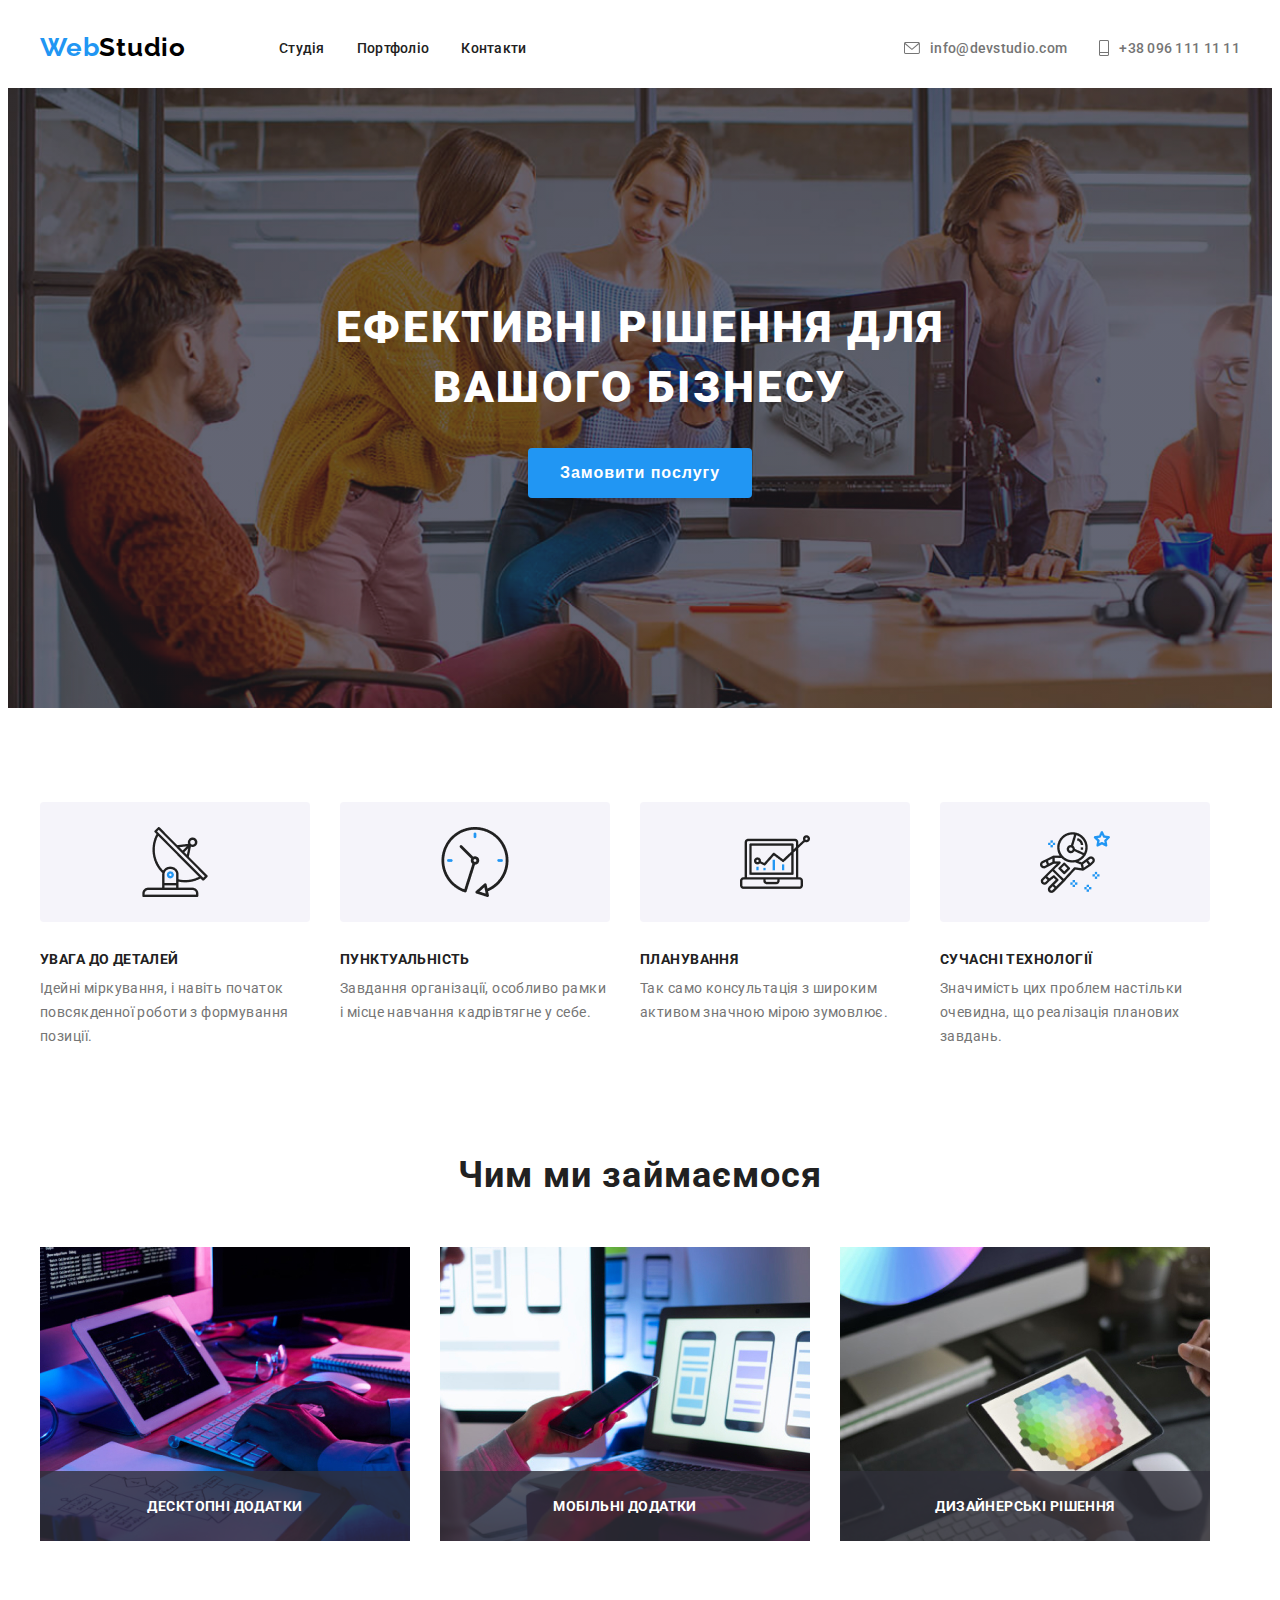
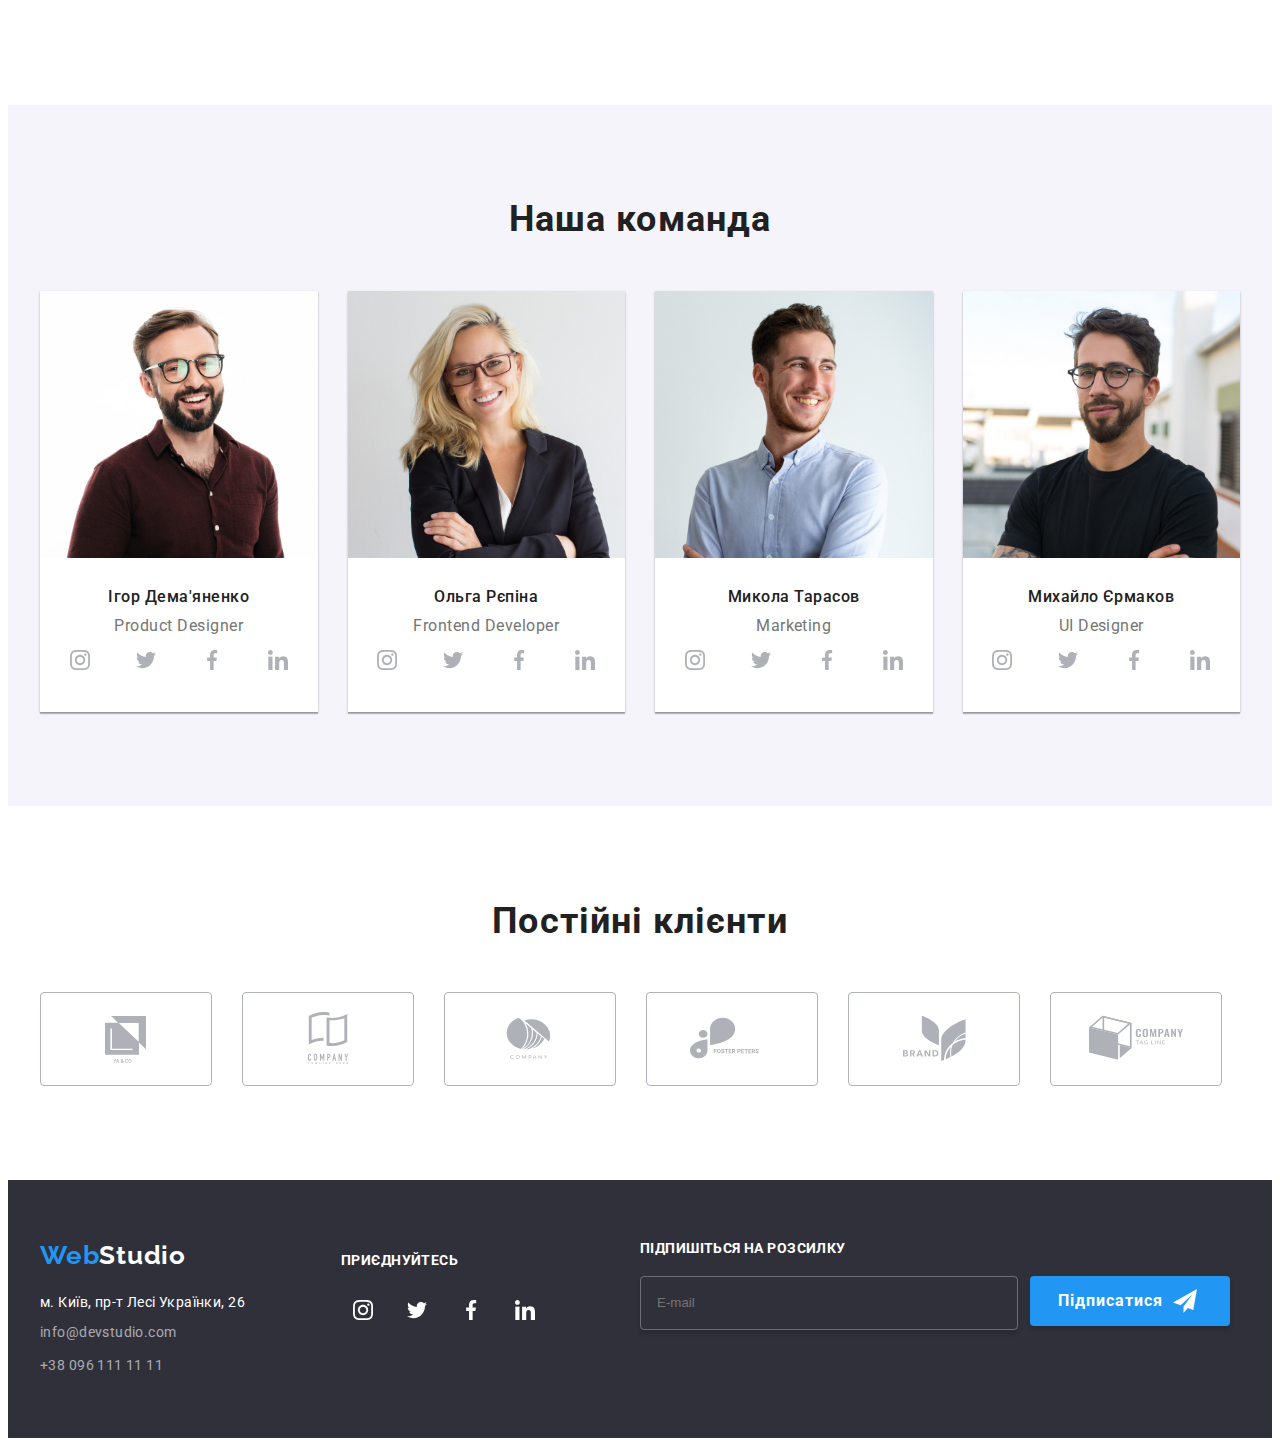
==== commit c7ef0132: "s" ====
--- a/index.html
+++ b/index.html
@@ -378,10 +378,11 @@
         </div>
 
         <div class="footer-mailing">
+          <form action="">
           <h2 class="mailing-title">Підпишіться на розсилку</h2>
           <div class="mailing-box">
-            <input class="mailing-input" type="text" placeholder="E-mail" />
-            <button type="button" class="mailing-button">
+            <input class="mailing-input" required  type="text" placeholder="E-mail" />
+            <button type="submit" class="mailing-button">
               Підписатися
               <svg class="mailing-icon" viewBox="0 0 24 24" fill="none">
                 <path
@@ -390,6 +391,7 @@
               </svg>
             </button>
           </div>
+        </form>
         </div>
       </div>
     </footer>
--- a/css/style.css
+++ b/css/style.css
@@ -80,6 +80,9 @@
     font-size: 14px;
     font-weight: 500;
     letter-spacing: 0.28px;
+    display: flex;
+    align-items: center;
+    justify-content: center;
 }
 
 .header-mail:hover {
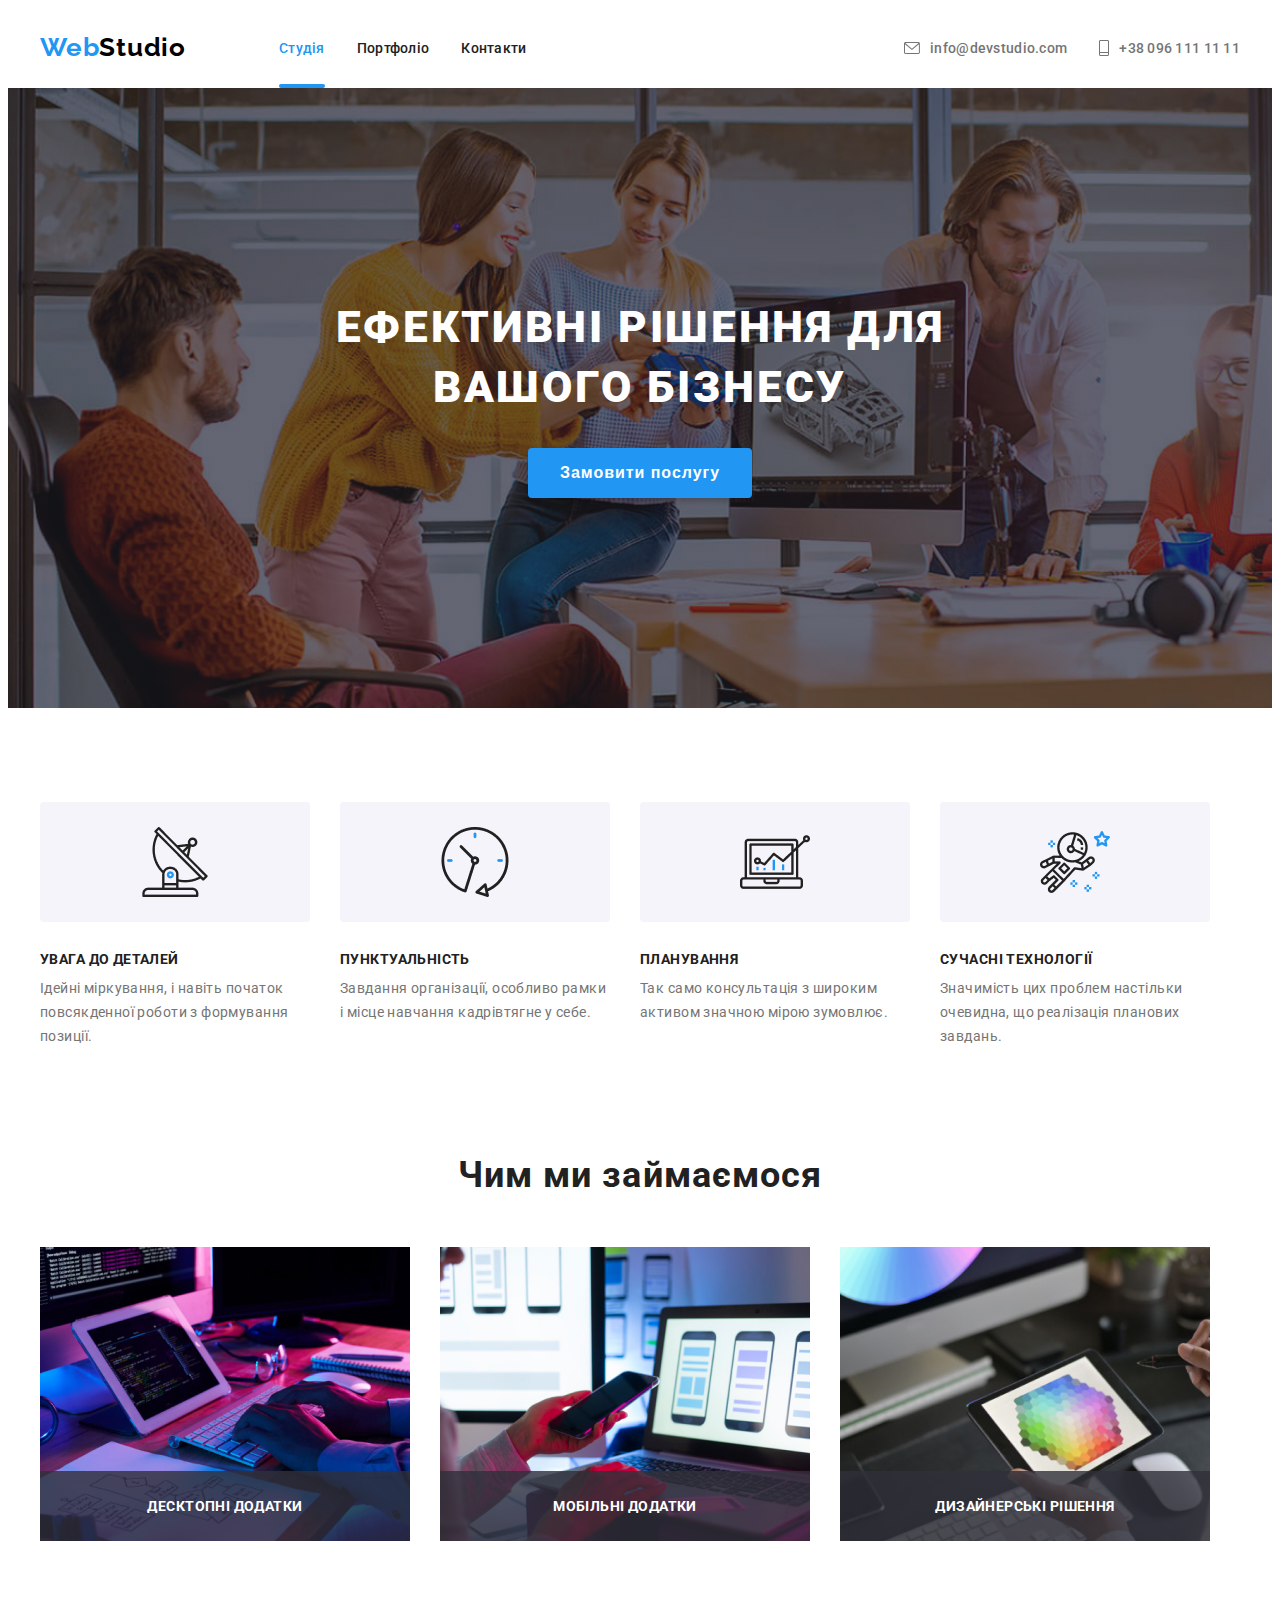
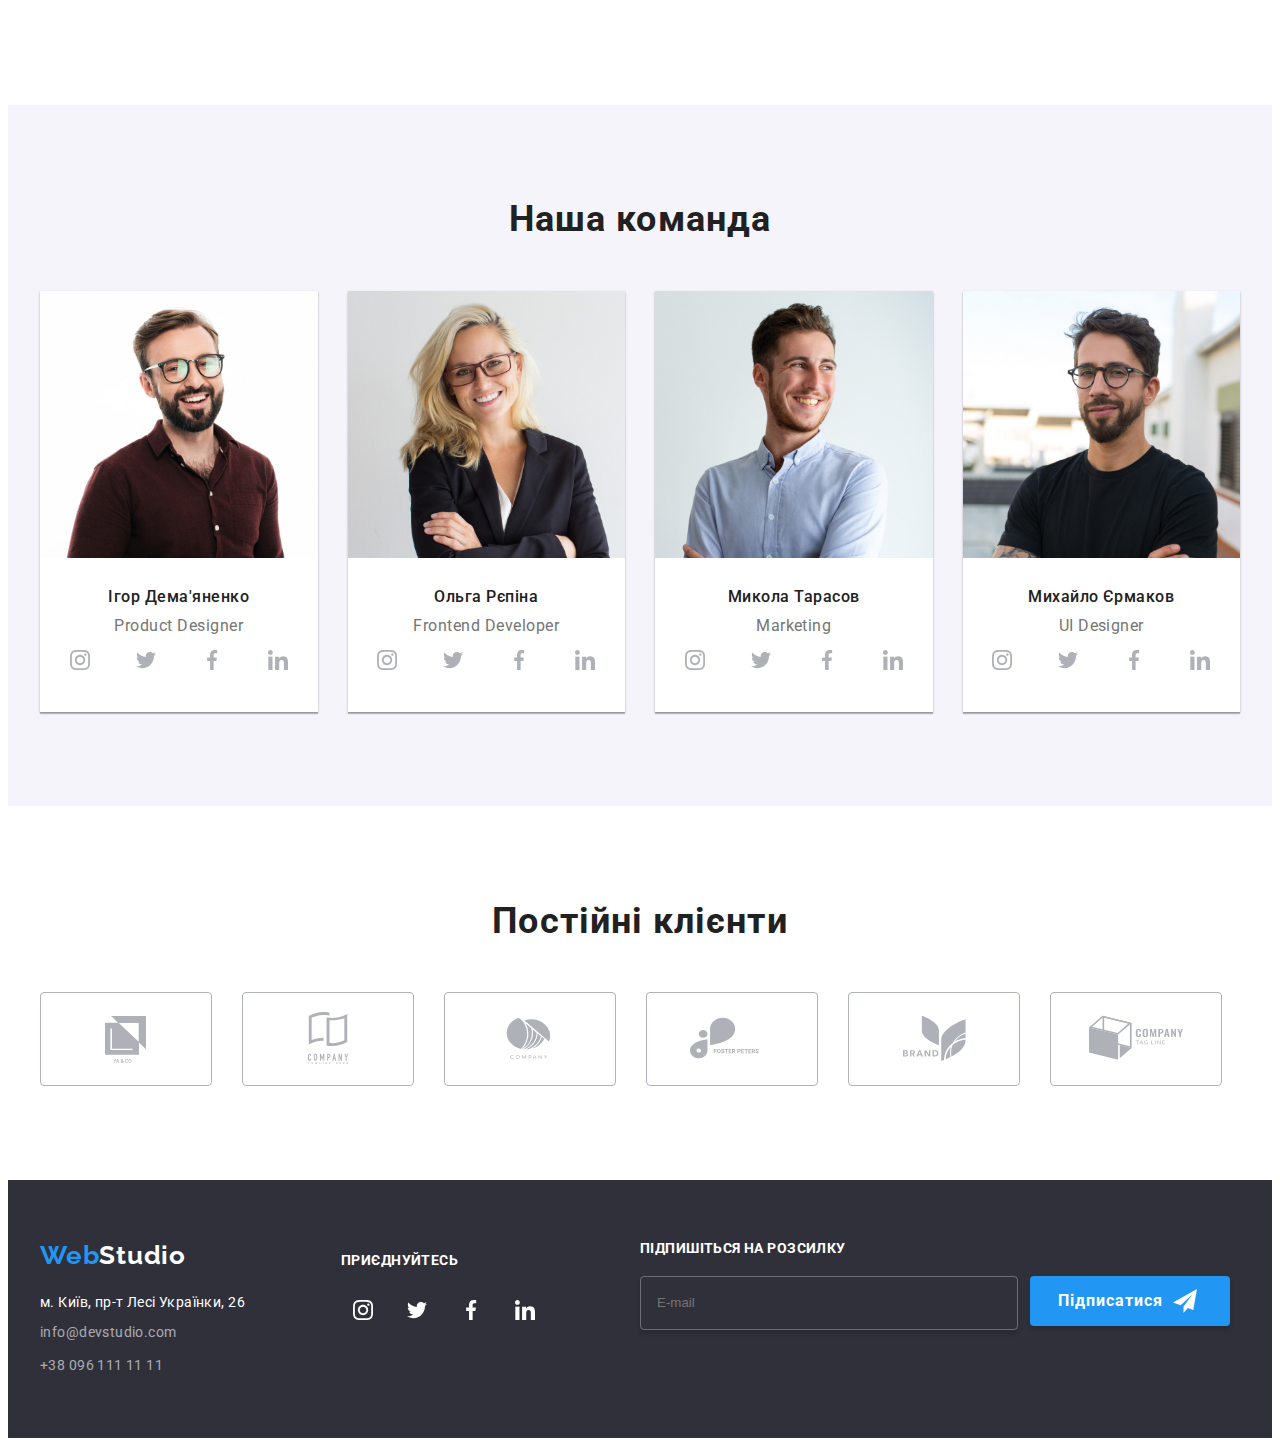
==== commit c57a0f3b: "s" ====
--- a/index.html
+++ b/index.html
@@ -31,9 +31,11 @@
             >Web<span class="header-span">Studio</span></a
           >
           <ul class="header-list">
-            <li><a class="header-link" href="#">Студія</a></li>
-            <li><a class="header-link" href="./index2.html">Портфоліо</a></li>
-            <li><a class="header-link" href="#">Контакти</a></li>
+            <li class="header-item"><a class="header-link header-link-hover" href="#">Студія</a>
+            <div class="header-link-border"></div>
+            </li>
+            <li class="header-item"><a class="header-link" href="./index2.html">Портфоліо</a></li>
+            <li class="header-item"><a class="header-link" href="#">Контакти</a></li>
           </ul>
           <ul class="header-list2">
             <li>
@@ -276,7 +278,7 @@
                       <use href="./img/symbol-defs.svg#icon-facebook"></use>
                     </svg>
                   </a>
-                </li>
+                </li> 
                 <li>
                   <a class="icon-link">
                     <svg class="team-icon">
@@ -340,7 +342,7 @@
       </section>
     </main>
     <footer class="footer">
-      <div class="container footer-container">
+      <div class="container footer-container" id="footer">
         <div class="div-container-footer">
           <h2 class="footer-title">
             Web<span class="footer-span">Studio</span>
--- a/css/style.css
+++ b/css/style.css
@@ -42,7 +42,58 @@
     line-height: 1.14;
     letter-spacing: 0.02em;
     color: #212121;
-}
+    transition: color 250ms cubic-bezier(0.4, 0, 0.2, 1);
+}
+
+.header-link:hover::after {
+opacity: 1;
+}
+
+.header-portfolio-border {
+    border-radius: 2px;
+    background: #2196F3;
+    width: 100%;
+    height: 4px;
+    content: "";
+    display: block;
+    position: absolute;
+    bottom: -31px;
+    transition: opacity 250ms cubic-bezier(0.4, 0, 0.2, 1);
+}
+
+.header-link-hover-2 {
+    color: #2196F3;
+}
+.header-link-hover {
+    color: #2196F3;
+}
+.header-link::after {
+    border-radius: 2px;
+background: #2196F3;
+width: 100%;
+height: 4px;
+content: "";
+display: block;
+position: absolute;
+bottom: -31px;
+opacity: 0;
+transition: opacity 250ms cubic-bezier(0.4, 0, 0.2, 1);
+}
+.header-link-border {
+    border-radius: 2px;
+background: #2196F3;
+width: 100%;
+height: 4px;
+content: "";
+display: block;
+position: absolute;
+bottom: -31px;
+transition: opacity 250ms cubic-bezier(0.4, 0, 0.2, 1);
+}
+  
+.header-item{
+    position: relative;
+  } 
 .header-link:hover {
     color: #2196F3;
 }
@@ -51,6 +102,7 @@
     margin-right: 10px;
     width: 16px;
     height: 12px;
+    transition: fill 250ms cubic-bezier(0.4, 0, 0.2, 1);
 }
 
 .header-icon {
@@ -58,6 +110,7 @@
     margin-right: 10px;
     width: 10px;
     height: 16px;
+    transition: fill 250ms cubic-bezier(0.4, 0, 0.2, 1);
 }
 
 .header-link {
@@ -83,6 +136,7 @@
     display: flex;
     align-items: center;
     justify-content: center;
+    transition: color 250ms cubic-bezier(0.4, 0, 0.2, 1);
 }
 
 .header-mail:hover {
@@ -248,6 +302,7 @@
     width: 20px;
     height: 20px;
     fill: #AFB1B8;
+    transition: fill 250ms cubic-bezier(0.4, 0, 0.2, 1);
 }
 
 .icon-link:hover .team-icon {
@@ -276,6 +331,7 @@
     display: flex;
     align-items: center;
     justify-content: center;
+    transition: fill 250ms cubic-bezier(0.4, 0, 0.2, 1) background-color 250ms cubic-bezier(0.4, 0, 0.2, 1);
 }
 
 .icon-box {
@@ -288,6 +344,7 @@
     width: 106px;
     height: 60px;
     fill: #AFB1B8;
+    transition: fill 250ms cubic-bezier(0.4, 0, 0.2, 1);
 }
 
 .icon-text {
@@ -323,6 +380,7 @@
     display: flex;
     justify-content: center;
     align-items: center;
+    transition: border 250ms cubic-bezier(0.4, 0, 0.2, 1);
 }
 
 .icon-list {
@@ -375,6 +433,7 @@
     text-decoration: none;
     margin-top: 9px;
     margin-bottom: 9px;
+    transition: color 250ms cubic-bezier(0.4, 0, 0.2, 1);
 }
 
 .footer-box {
@@ -421,6 +480,7 @@
     width: 44px;
     height: 44px;
     flex-shrink: 0;
+    transition: background-color 250ms cubic-bezier(0.4, 0, 0.2, 1);
 }
 
 .footer-item:hover {
@@ -542,23 +602,29 @@
     padding-bottom: 6px;
     padding-left: 25px;
     padding-right: 25px;
+    transition-property:  background-color, color, box-shadow;
+    transition-duration: 250ms;
+    transition-timing-function: cubic-bezier(0.4, 0, 0.2, 1);
 }
 
 .Appendices-button:hover {
-    background: #2196F3;
+    background-color: #2196F3;
     color: #FFFFFF;
     box-shadow: 0px 2px 2px 0px rgba(0, 0, 0, 0.12), 0px 1px 2px 0px rgba(0, 0, 0, 0.08), 0px 3px 1px 0px rgba(0, 0, 0, 0.10);
 }
 
 .Technocrak-item:hover {
     box-shadow: 1px 4px 6px 0px rgba(0, 0, 0, 0.16), 0px 4px 4px 0px rgba(0, 0, 0, 0.06), 0px 1px 1px 0px rgba(0, 0, 0, 0.12);
-
+    
 }
 
 .Technocrak-item {
     border: 1px solid #EEE;
     width: 370px;
     flex-shrink: 0;
+    transition-property:  background-color, box-shadow;
+    transition-duration: 250ms;
+    transition-timing-function: cubic-bezier(0.4, 0, 0.2, 1);
 }
 
 .Technocrack-title {
@@ -581,116 +647,41 @@
     color: #757575;
     padding-top: 4px;
 }
-
+.box {
+    position: relative;
+    overflow: hidden;
+}
+.overlay {
+    position: absolute;
+    top: 0;
+    left: 0;
+    width: 370px;
+    height: 294px;
+    transform: translateX(-100%);
+    background: rgba(33, 150, 243, 0.90);
+    transition: transform 250ms cubic-bezier(0.4, 0, 0.2, 1);
+}
+.box:hover .overlay {
+    transform: translateX(0);
+  }
+.overlay-text {
+    color: #FFF;
+font-family: Roboto;
+font-size: 18px;
+font-style: normal;
+font-weight: 400;
+line-height: 28px; 
+letter-spacing: 0.54px;
+padding-top: 63px;
+padding-bottom: 63px;
+padding-left: 24px;
+padding-right: 24px;
+}
 .Technocrak-list {
     display: flex;
     gap: 30px;
     flex-wrap: wrap;
     justify-content: center;
-}
-
-.header-logo-portfolio {
-    font-weight: 700;
-    font-size: 26px;
-    line-height: 31px;
-    letter-spacing: 0.03em;
-    color: #2196F3;
-    text-decoration: none;
-}
-
-.header-span-portfolio {
-    font-weight: 700;
-    font-size: 26px;
-    line-height: 31px;
-    letter-spacing: 0.03em;
-    color: #000000;
-}
-
-.header-link-portfolio {
-    font-weight: 500;
-    font-size: 14px;
-    line-height: 16px;
-    letter-spacing: 0.02em;
-    color: #212121;
-    text-decoration: none;
-}
-
-.header-link-portfolio:hover {
-    color: #2196F3;
-}
-
-.header-mail-portfolio {
-    font-weight: 500;
-    font-size: 14px;
-    line-height: 16px;
-    letter-spacing: 0.02em;
-    text-decoration: none;
-    color: #757575;
-}
-
-.header-mail-portfolio:hover {
-    color: #2196F3;
-}
-
-.header-tel-portfolio {
-    font-weight: 500;
-    font-size: 14px;
-    line-height: 16px;
-    letter-spacing: 0.02em;
-    color: #757575;
-    text-decoration: none;
-}
-
-.footer-portfolio {
-    background: #2F303A;
-}
-
-.footer-adres-portfolio {
-    font-weight: 400;
-    font-size: 14px;
-    line-height: 24px;
-    letter-spacing: 0.03em;
-    color: #FFFFFF;
-    text-decoration: none;
-    margin-top: 20px;
-}
-
-.footer-mail-portfolio {
-    font-weight: 400;
-    font-size: 14px;
-    line-height: 24px;
-    letter-spacing: 0.03em;
-    color: rgba(255, 255, 255, 0.6);
-    text-decoration: none;
-    margin-top: 9px;
-    margin-bottom: 9px;
-}
-
-.footer-tel-portfolio {
-    font-weight: 400;
-    font-size: 14px;
-    line-height: 24px;
-    letter-spacing: 0.03em;
-    color: rgba(255, 255, 255, 0.6);
-    text-decoration: none;
-}
-
-.footer-title-portfolio {
-    font-family: 'Raleway';
-    font-weight: 700;
-    font-size: 26px;
-    line-height: 31px;
-    letter-spacing: 0.03em;
-    color: #2196F3;
-}
-
-.footer-span-portfolio {
-    font-family: 'Raleway';
-    font-weight: 700;
-    font-size: 26px;
-    line-height: 31px;
-    letter-spacing: 0.03em;
-    color: #FFFFFF;
 }
 
 .header-nav {
@@ -823,6 +814,7 @@
 margin-top: 30px;
 padding-left: 42px;
 margin-left: 41px;
+transition: border 250ms cubic-bezier(0.4, 0, 0.2, 1);
 }
 
 .modal-input:hover {
@@ -842,6 +834,7 @@
 font-weight: 400;
 letter-spacing: 0.12px;
 margin-left: 20px;
+transition: border 250ms cubic-bezier(0.4, 0, 0.2, 1);
 
 }
 .modal-comment:hover {
@@ -973,6 +966,7 @@
 position: relative;
 right: 439px;
 top: 2px;
+transition: fill 250ms cubic-bezier(0.4, 0, 0.2, 1);
 }
 .modal-icon-phone{
     width: 18px;
@@ -981,6 +975,7 @@
 position: relative;
 right: 439px;
 top: 2px;
+transition: fill 250ms cubic-bezier(0.4, 0, 0.2, 1);
 }
 .modal-icon-email {
     width: 18px;
@@ -989,6 +984,7 @@
 position: relative;
 right: 439px;
 top: 2px;
+transition: fill 250ms cubic-bezier(0.4, 0, 0.2, 1);
 }
 .is-hidden {
     opacity: 0;
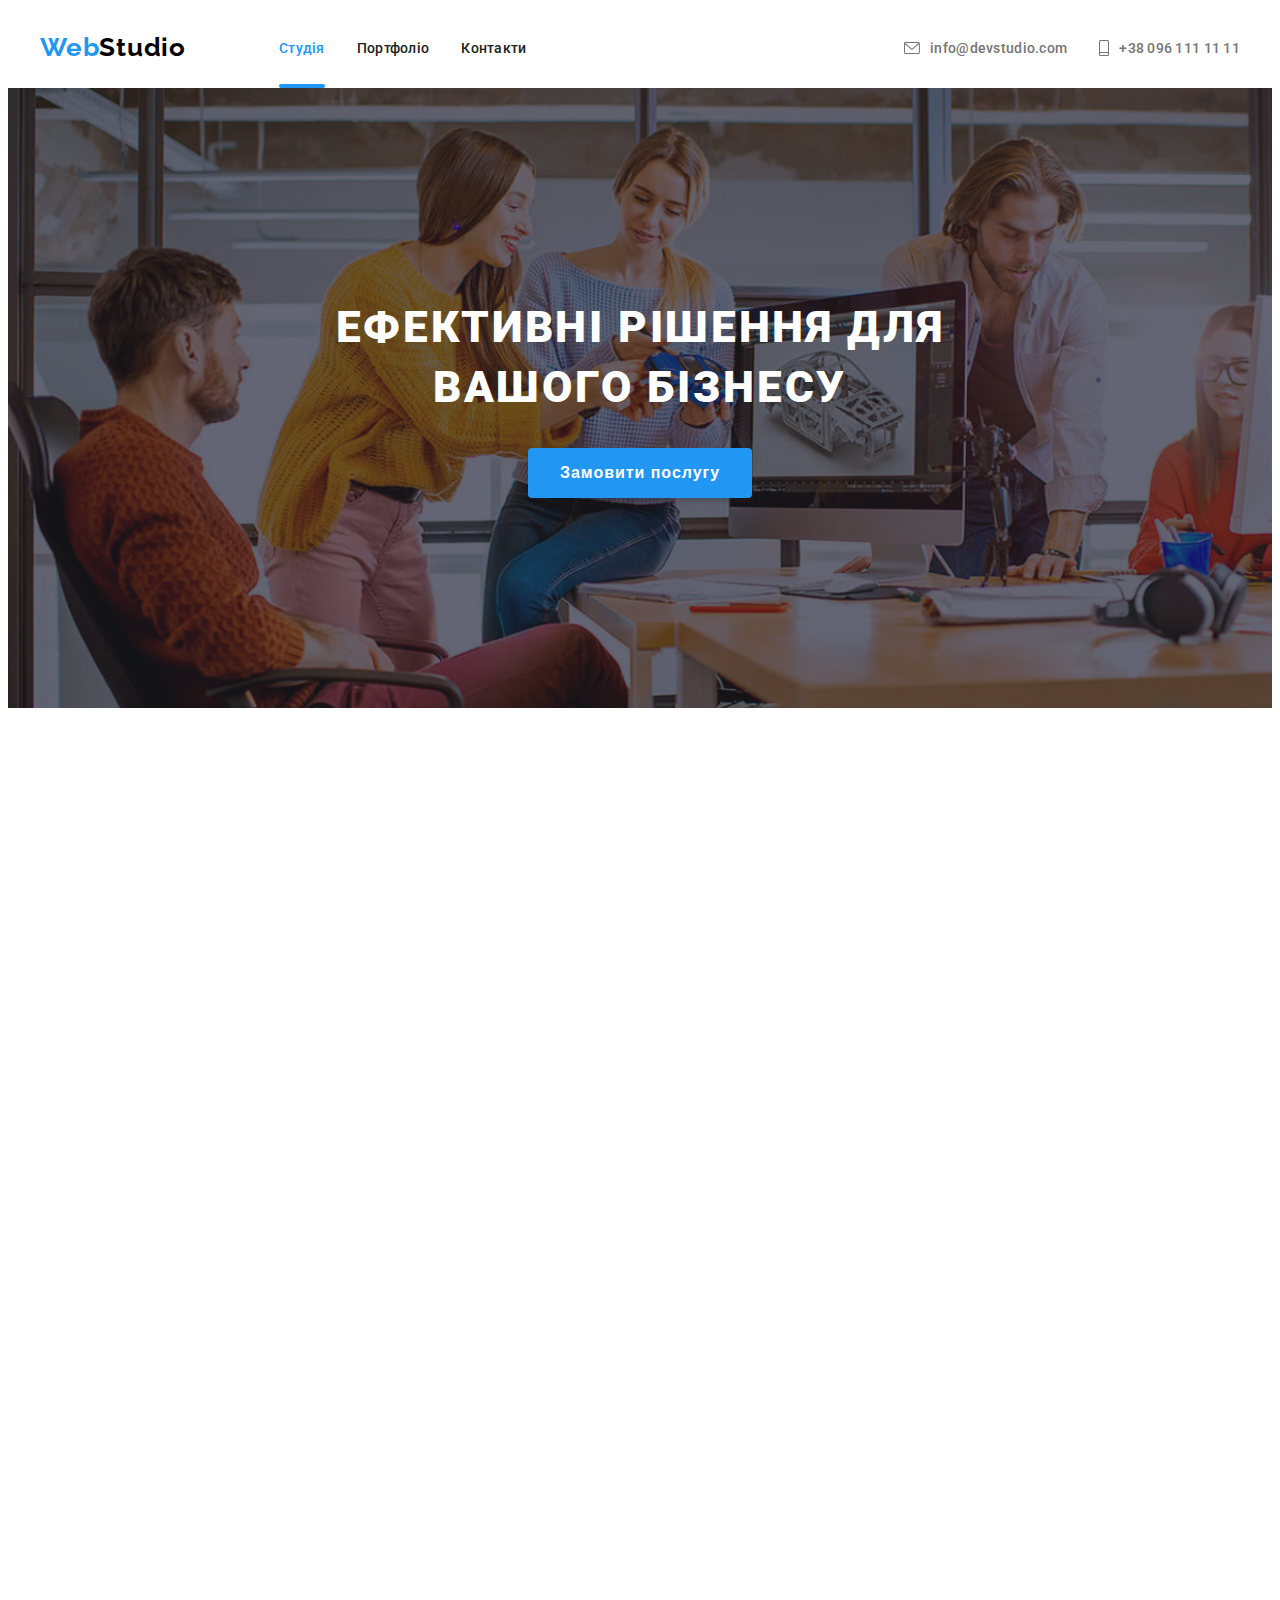
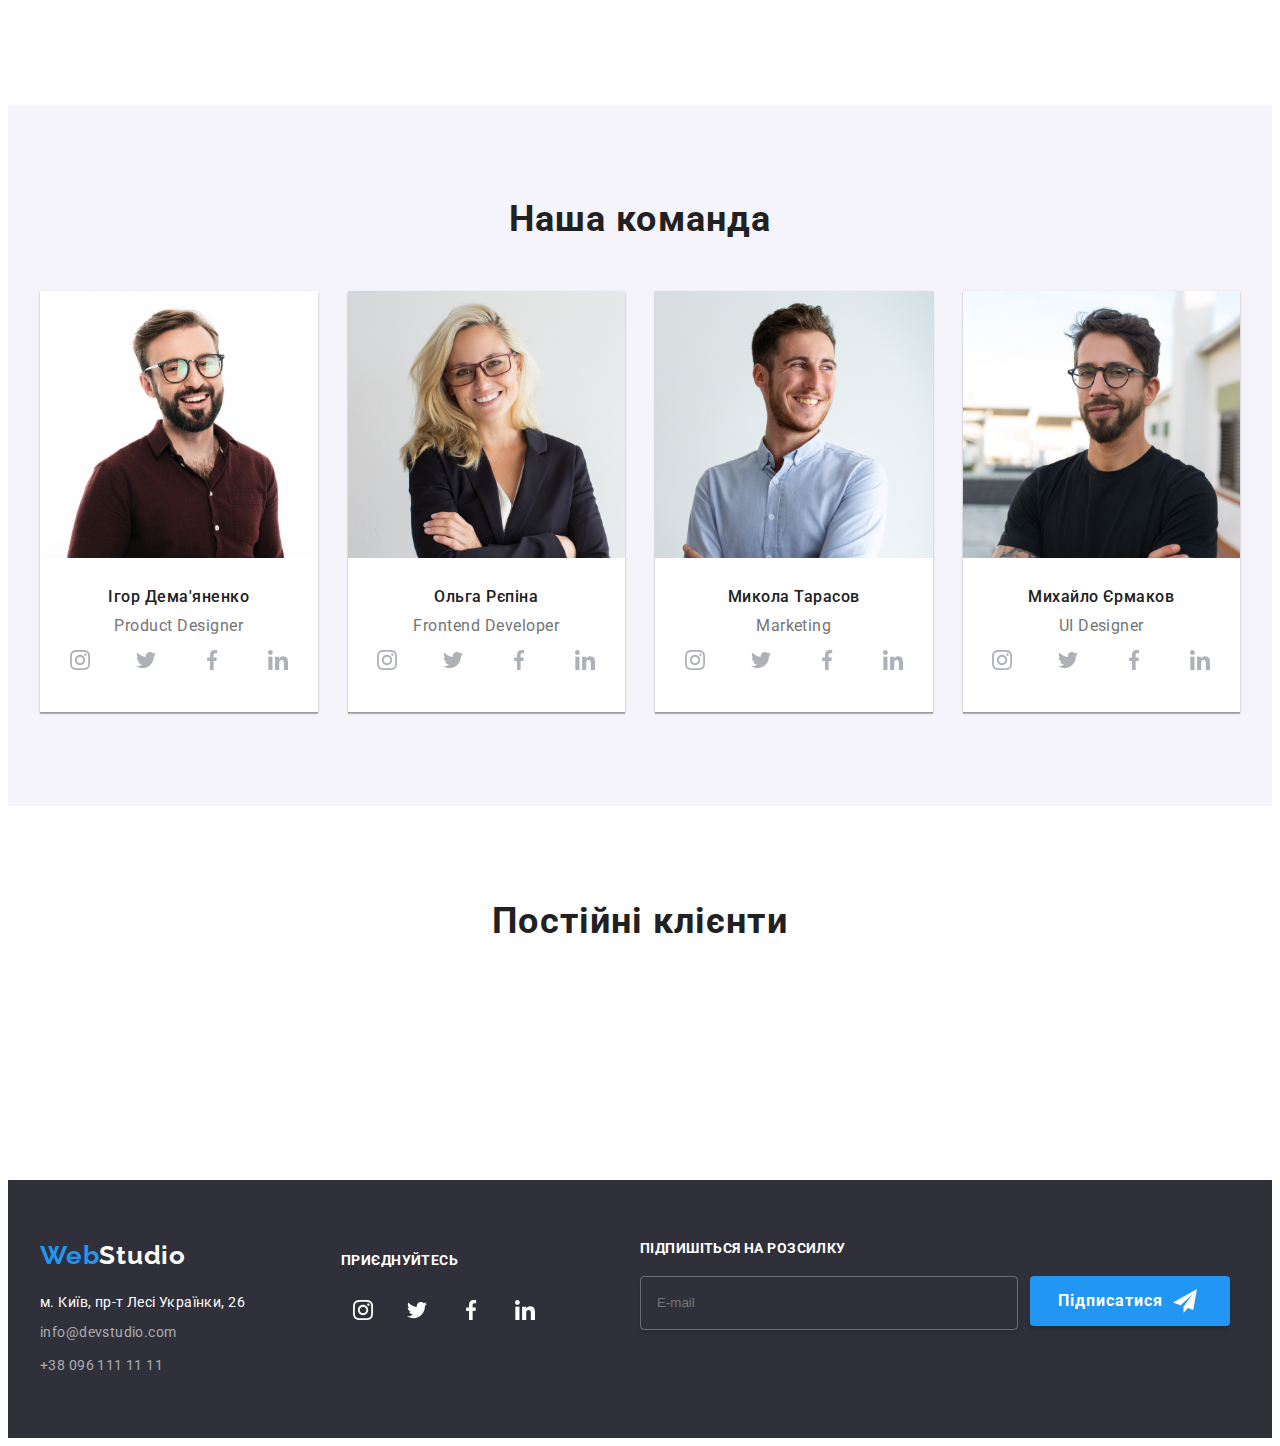
==== commit 116964d4: "ы" ====
--- a/index.html
+++ b/index.html
@@ -21,6 +21,7 @@
       crossorigin="anonymous"
       referrerpolicy="no-referrer"
     />
+    <link href="https://unpkg.com/aos@2.3.1/dist/aos.css" rel="stylesheet">
   </head>
 
   <body class="main">
@@ -71,14 +72,14 @@
       <section class="Advantages">
         <div class="container">
           <ul class="Advantages-list">
-            <li class="Advantages-item">
+            <li data-aos="zoom-out" data-aos-duration="1500"  class="Advantages-item">
               <h2 class="Advantages-details">УВАГА ДО ДЕТАЛЕЙ</h2>
               <p class="Advantages-consideration">
                 Ідейні міркування, і навіть початок повсякденної роботи з
                 формування позиції.
               </p>
             </li>
-            <li class="Advantages-item">
+            <li data-aos="zoom-out" data-aos-duration="1500"  class="Advantages-item">
               <h2 class="Advantages-details">ПУНКТУАЛЬНІСТЬ</h2>
               <p class="Advantages-consideration">
                 Завдання організації, особливо рамки і місце навчання
@@ -86,13 +87,14 @@
               </p>
             </li>
 
-            <li class="Advantages-item">
+            <li data-aos="zoom-out" data-aos-duration="1500"  class="Advantages-item">
               <h2 class="Advantages-details">ПЛАНУВАННЯ</h2>
               <p class="Advantages-consideration">
                 Так само консультація з широким активом значною мірою зумовлює.
               </p>
             </li>
-            <li class="Advantages-item">
+            <li data-aos="zoom-out"
+            data-aos-duration="1500" class="Advantages-item">
               <h2 class="Advantages-details">СУЧАСНІ ТЕХНОЛОГІЇ</h2>
               <p class="Advantages-consideration">
                 Значимість цих проблем настільки очевидна, що реалізація
@@ -105,15 +107,15 @@
       </section>
       <section class="img">
         <div class="container">
-          <h3 class="img-title">Чим ми займаємося</h3>
+          <h3 data-aos-duration="3000" data-aos="flip-left" class="img-title">Чим ми займаємося</h3>
           <ul class="img-list">
-            <li>
+            <li data-aos-duration="1000" data-aos="fade-right">
               <img class="img-code" src="./img/img.jpg" alt="пишуть код" />
               <div class="img-box">
                 <p class="img-text">Десктопні додатки</p>
               </div>
             </li>
-            <li>
+            <li data-aos-duration="1000"  data-aos="fade-down">
               <img
                 class="img-code"
                 src="./img/img(1).jpg"
@@ -123,7 +125,7 @@
                 <p class="img-text">Мобільні додатки</p>
               </div>
             </li>
-            <li>
+            <li data-aos-duration="1000" data-aos="fade-left">
               <img
                 class="img-code"
                 src="./img/box3.jpg"
@@ -295,42 +297,42 @@
         <div class="container">
           <p class="icon-text">Постійні клієнти</p>
           <ul class="icon-list">
-            <li class="icon-list-item">
+            <li data-aos="zoom-in" class="icon-list-item">
               <a href="#" class="icon-item">
                 <svg class="icon-company">
                   <use href="./img/symbol-defs.svg#icon-logo"></use>
                 </svg>
               </a>
             </li>
-            <li class="icon-list-item">
+            <li data-aos="zoom-in" class="icon-list-item">
               <a href="#" class="icon-item">
                 <svg class="icon-company">
                   <use href="./img/symbol-defs.svg#icon-logo-2"></use>
                 </svg>
               </a>
             </li>
-            <li class="icon-list-item">
+            <li  data-aos="zoom-in" class="icon-list-item">
               <a href="#" class="icon-item">
                 <svg class="icon-company">
                   <use href="./img/symbol-defs.svg#icon-logo-3"></use>
                 </svg>
               </a>
             </li>
-            <li class="icon-list-item">
+            <li  data-aos="zoom-in" class="icon-list-item">
               <a href="#" class="icon-item">
                 <svg class="icon-company">
                   <use href="./img/symbol-defs.svg#icon-logo-4"></use>
                 </svg>
               </a>
             </li>
-            <li class="icon-list-item">
+            <li  data-aos="zoom-in"  class="icon-list-item">
               <a href="#" class="icon-item">
                 <svg class="icon-company">
                   <use href="./img/symbol-defs.svg#icon-logo-5"></use>
                 </svg>
               </a>
             </li>
-            <li class="icon-list-item">
+            <li data-aos="zoom-in" class="icon-list-item">
               <a href="#" class="icon-item">
                 <svg class="icon-company">
                   <use href="./img/symbol-defs.svg#icon-logo-6"></use>
@@ -454,5 +456,9 @@
       </div>
     </div>
     <script src="./js/modal.js"></script>
+    <script src="https://unpkg.com/aos@2.3.1/dist/aos.js"></script>
+    <script>
+      AOS.init();
+    </script>
   </body>
 </html>
--- a/css/style.css
+++ b/css/style.css
@@ -331,7 +331,7 @@
     display: flex;
     align-items: center;
     justify-content: center;
-    transition: fill 250ms cubic-bezier(0.4, 0, 0.2, 1) background-color 250ms cubic-bezier(0.4, 0, 0.2, 1);
+    transition: fill 250ms cubic-bezier(0.4, 0, 0.2, 1),  background-color 250ms cubic-bezier(0.4, 0, 0.2, 1);
 }
 
 .icon-box {
@@ -659,10 +659,10 @@
     height: 294px;
     transform: translateX(-100%);
     background: rgba(33, 150, 243, 0.90);
-    transition: transform 250ms cubic-bezier(0.4, 0, 0.2, 1);
+    transition: transform 250ms ease-in-out;
 }
 .box:hover .overlay {
-    transform: translateX(0);
+    transform: translateY(0);
   }
 .overlay-text {
     color: #FFF;
@@ -787,14 +787,26 @@
     display: flex;
 justify-content: center;  
 align-items: center;    
-}
+transition: opacity 250ms cubic-bezier(0.4, 0, 0.2, 1);
+
+}
+.is-hidden .modal {
+    transform: scale(0);
+}
+.is-hidden {
+    opacity: 0;
+    pointer-events: none;
+}
+
 .modal {
     width: 528px;
 height: 581px;
 flex-shrink: 0;
 border-radius: 4px;
 background: #FFF;
+transform: scale(1) rotate(360deg);
 box-shadow: 0px 2px 1px 0px rgba(0, 0, 0, 0.20), 0px 1px 1px 0px rgba(0, 0, 0, 0.14), 0px 1px 3px 0px rgba(0, 0, 0, 0.12);
+transition: transform 250ms cubic-bezier(0.4, 0, 0.2, 1);
 }
 .modal-title {
     color: #212121;
@@ -986,7 +998,3 @@
 top: 2px;
 transition: fill 250ms cubic-bezier(0.4, 0, 0.2, 1);
 }
-.is-hidden {
-    opacity: 0;
-    pointer-events: none;
-  }